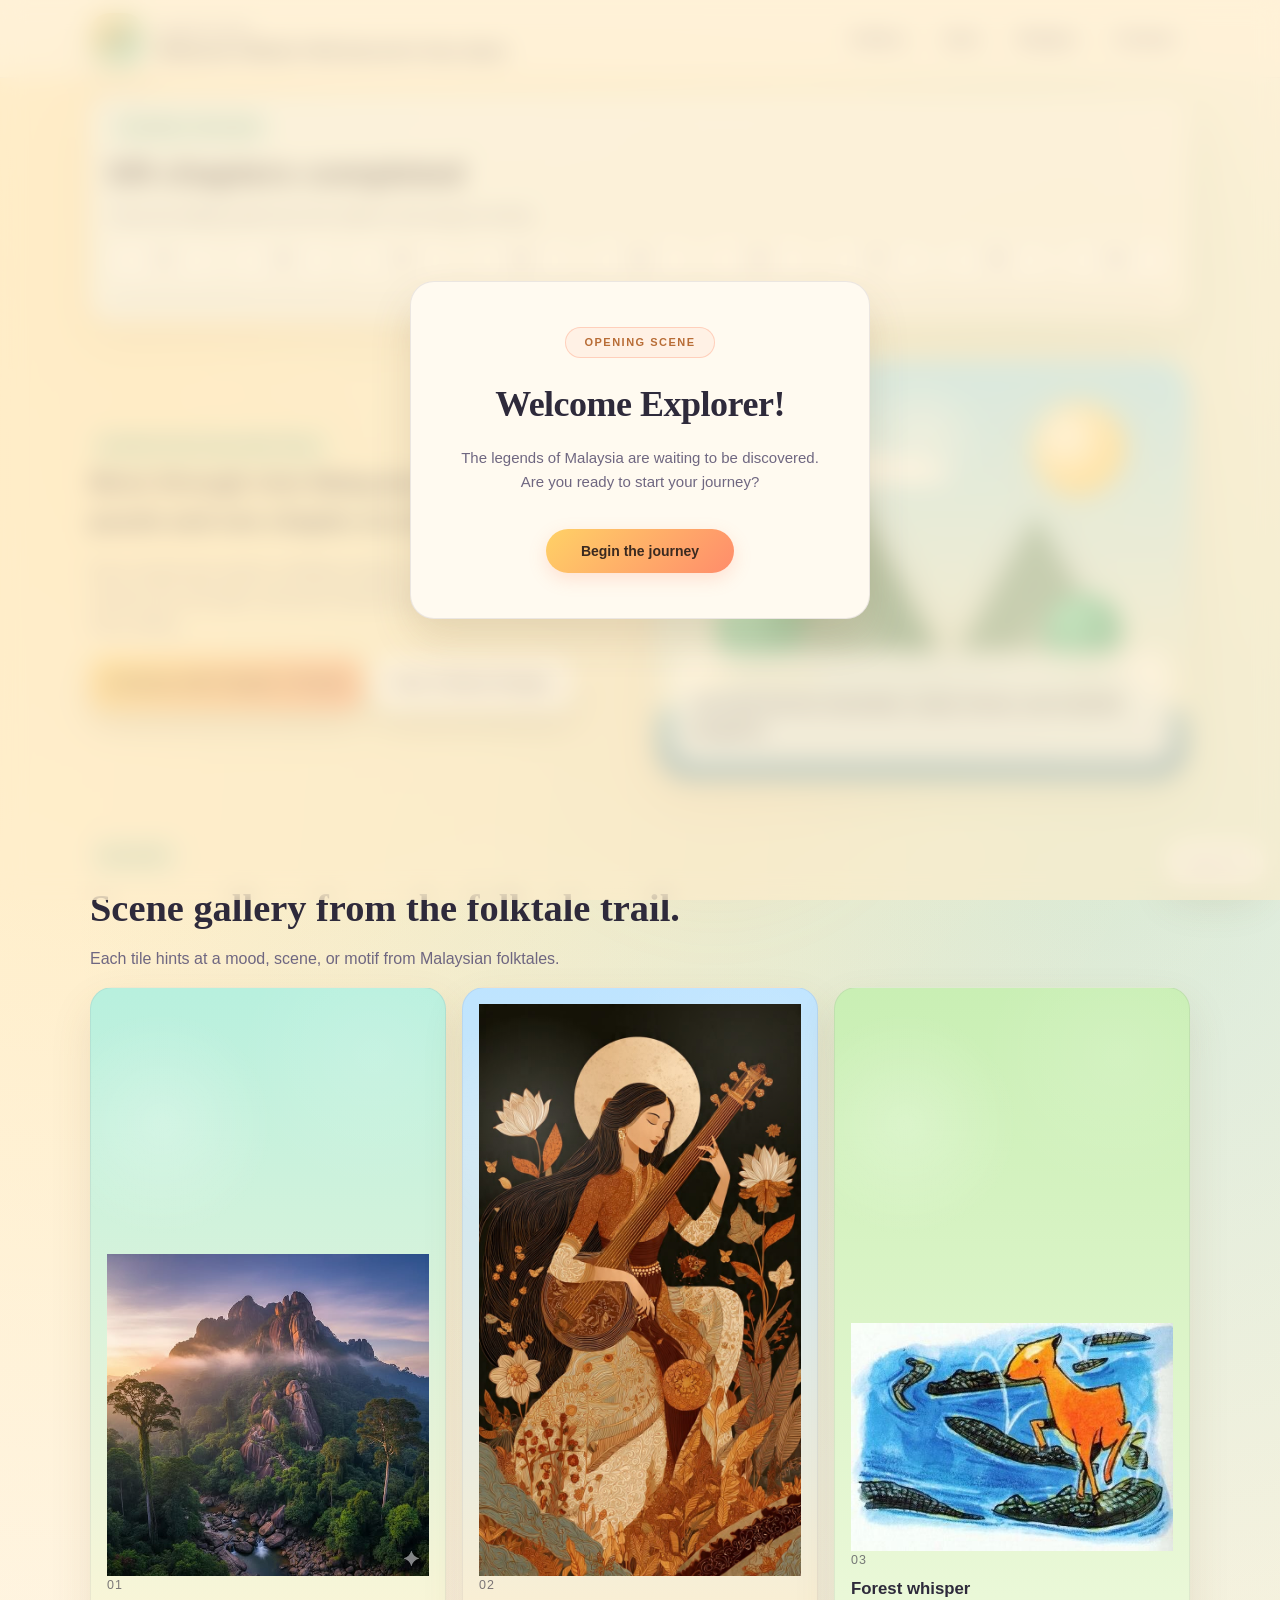
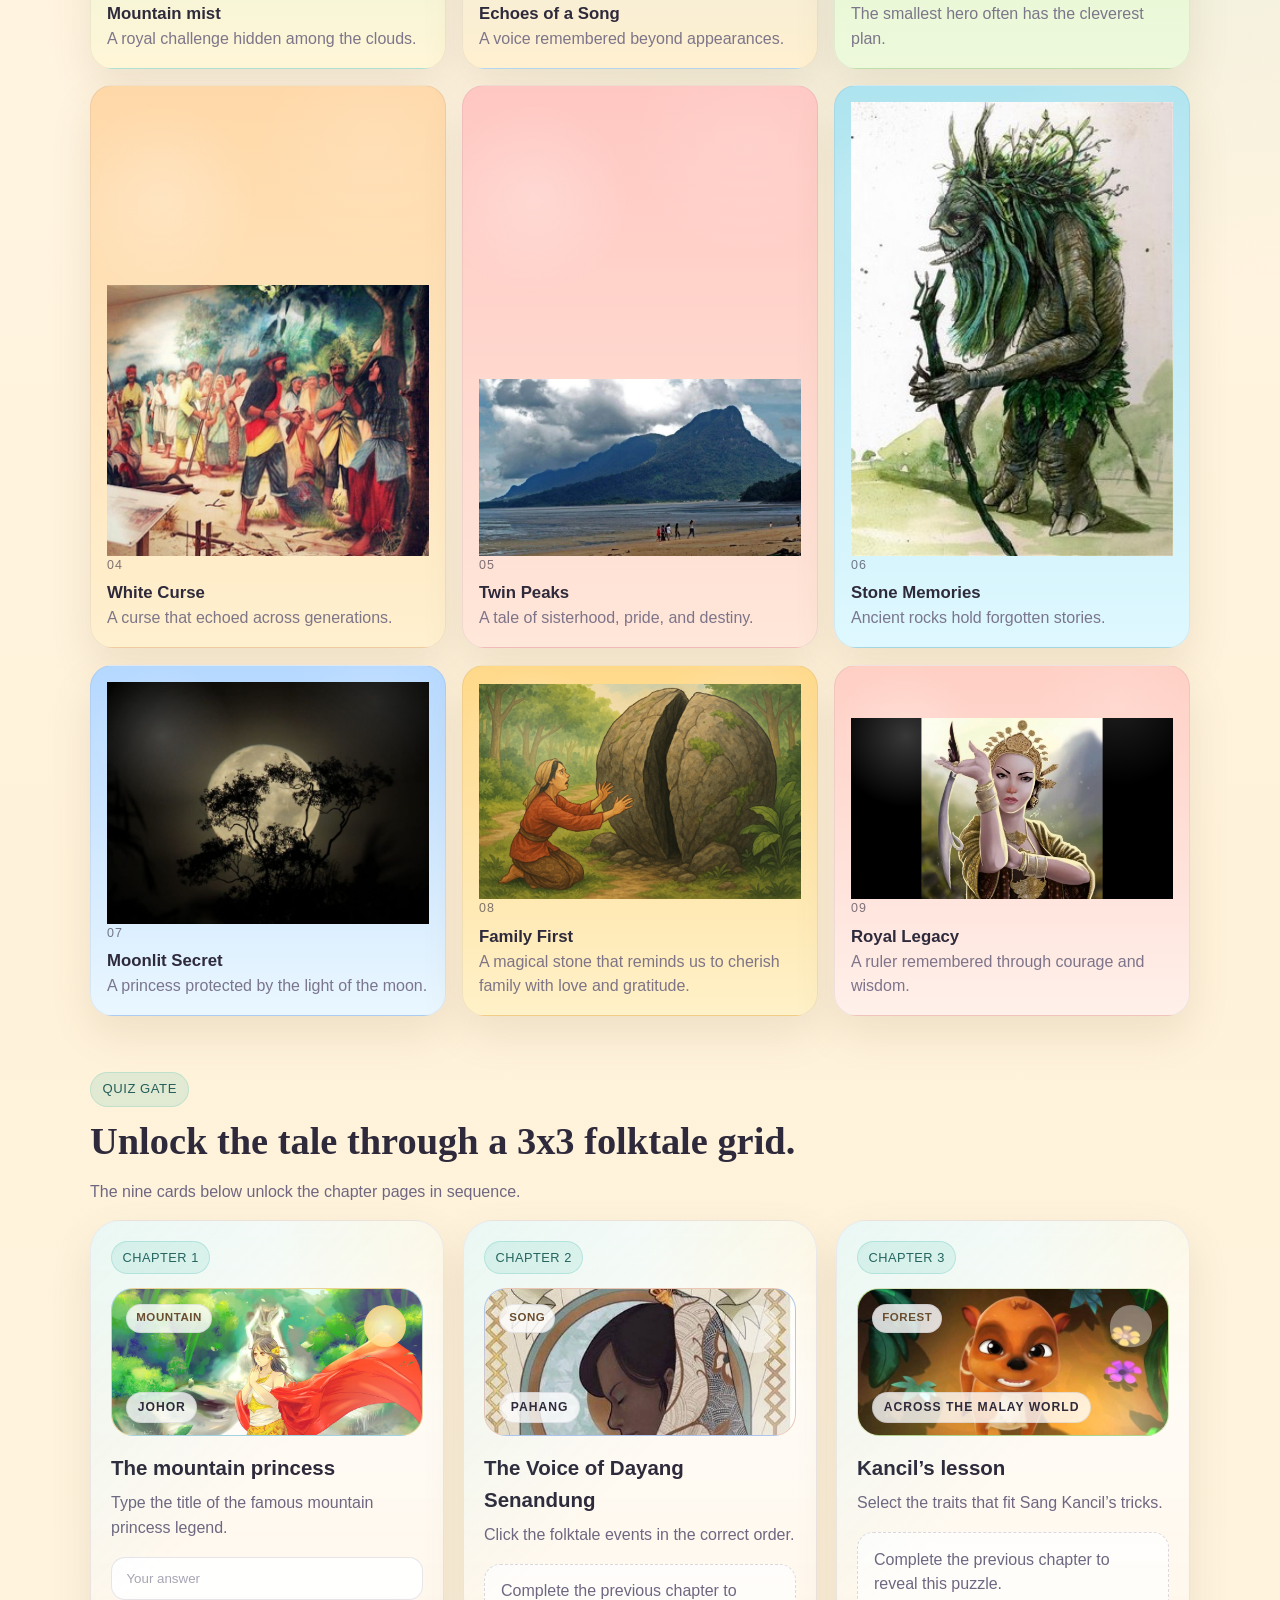
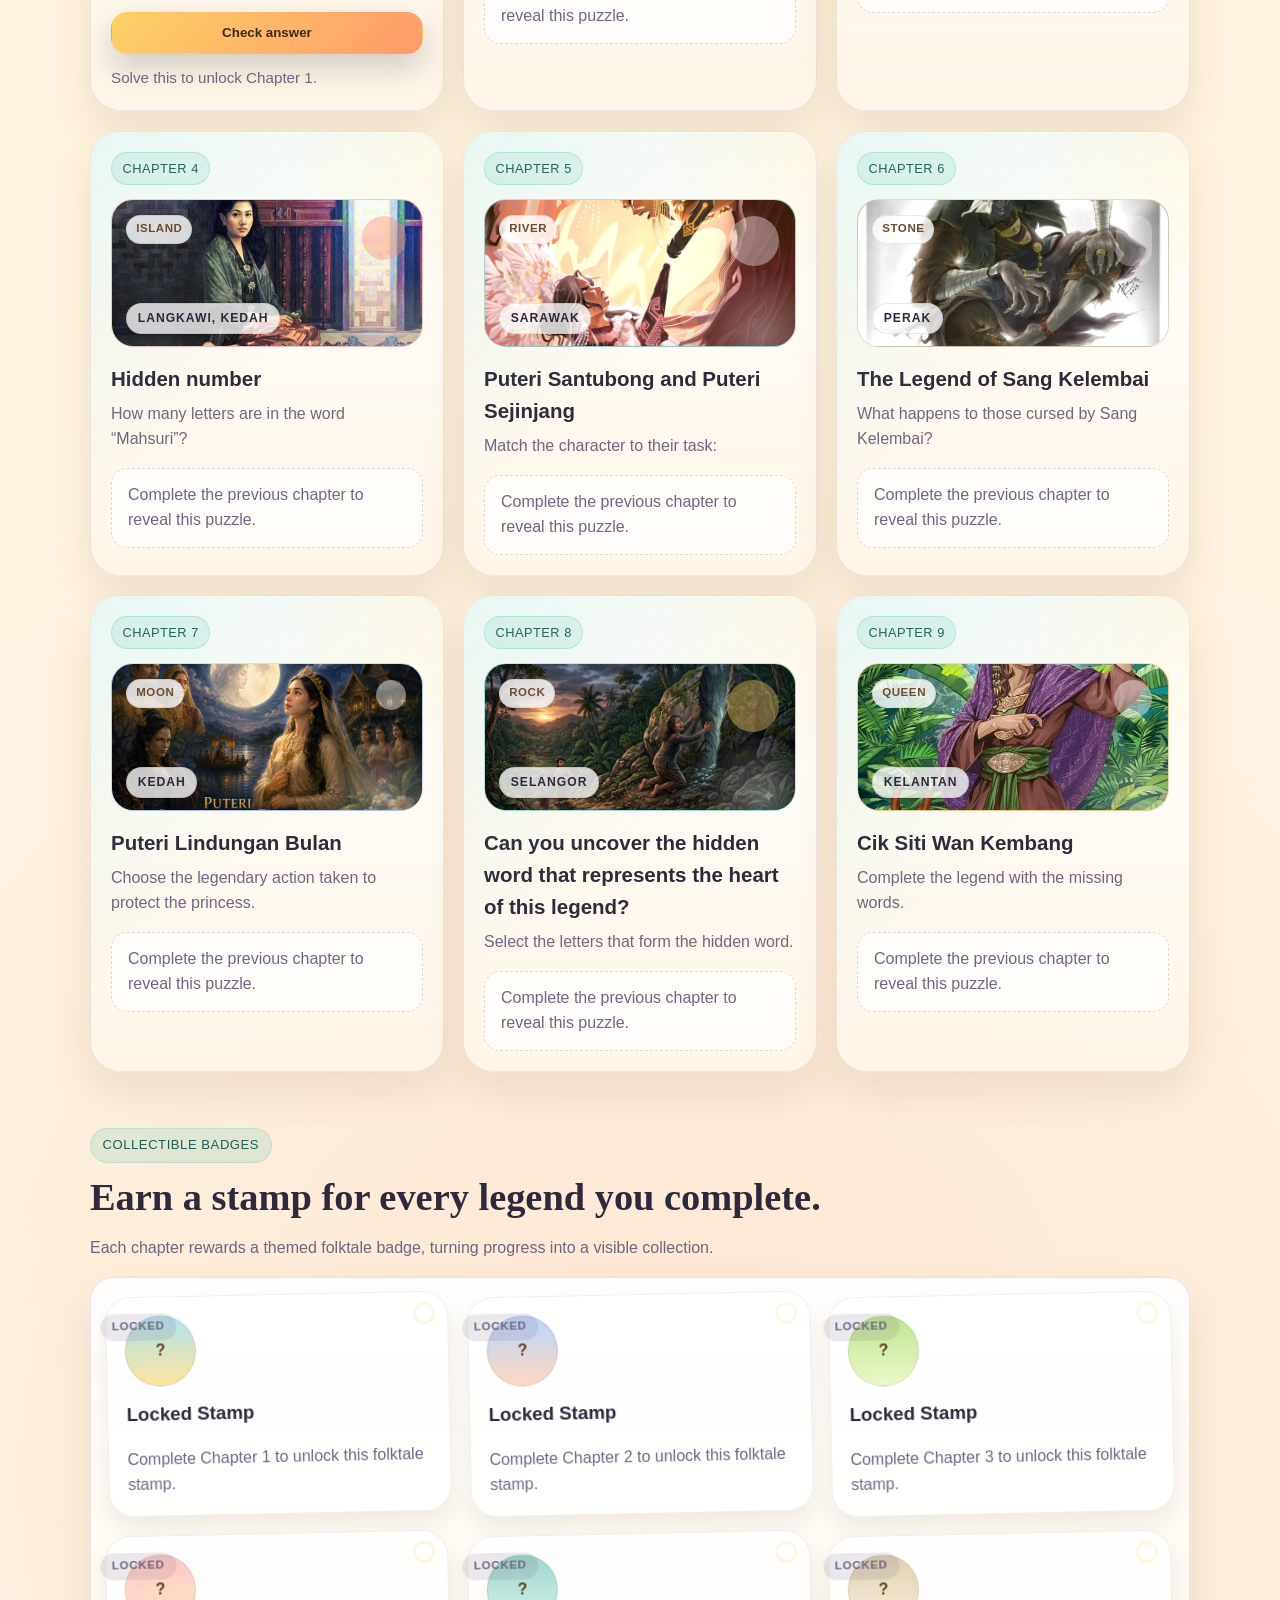
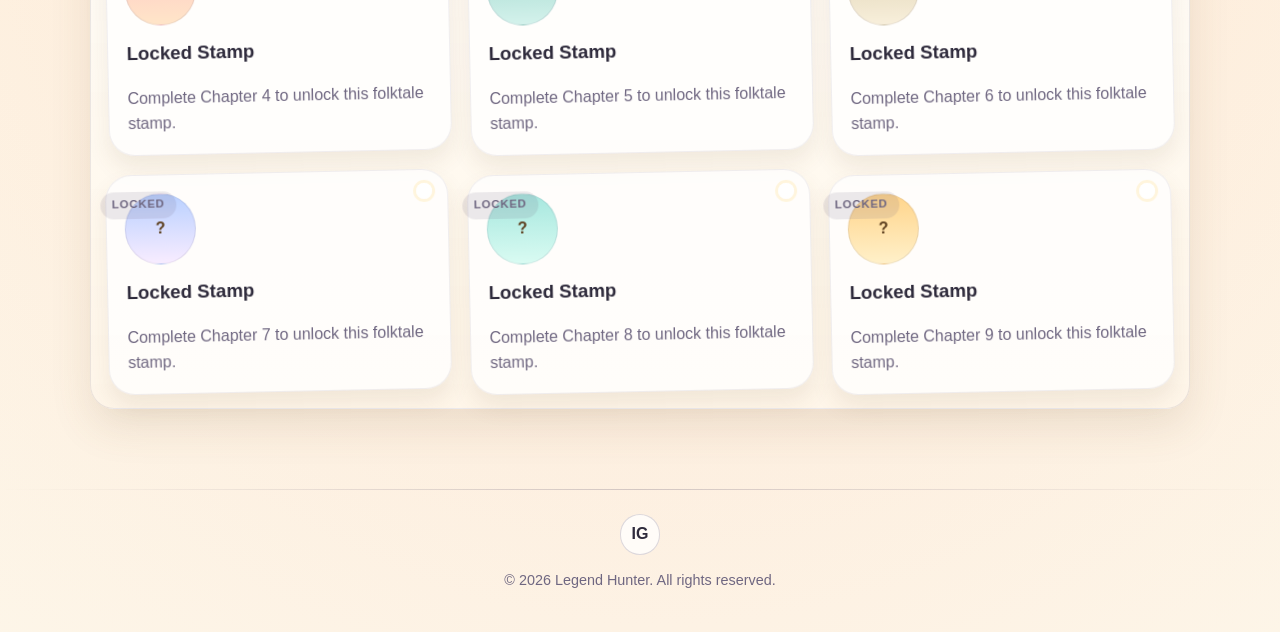
==== index.html @ fb3c7a97 "Add Legend Hunter site: pages, assets and script Add the initial Legend Hunter demo site including h" ====
<!doctype html>
<html lang="en">
  <head>
    <meta charset="UTF-8" />
    <meta name="viewport" content="width=device-width, initial-scale=1.0" />
    <title>Legend Hunter | Interactive Story Quest</title>
    <link rel="stylesheet" href="styles.css" />
    <script defer src="script.js"></script>
  </head>
  <body data-page="home">
    <div id="welcome-overlay" class="overlay" hidden>
      <div class="popup-card">
        <div class="header-pill">OPENING SCENE</div>
        <h1>Welcome Explorer!</h1>
        <p>The legends of Malaysia are waiting to be discovered. Are you ready to start your journey?</p>
        <button id="close-welcome" class="start-btn">Begin the journey</button>
      </div>
    </div>

    <header class="site-header">
      <div class="container header-bar">
        <div class="brand">
          <div class="brand-mark">LH</div>
          <div>
            <p>Legend Hunter</p>
            <h1>Malaysian Folktales With Interactive Story Quest</h1>
          </div>
        </div>

        <nav class="site-nav" aria-label="Page navigation">
          <a href="#gallery">Gallery</a>
		  <a href="#quiz">Quiz</a>
		  <a href="#badges">Badges</a>
          <a href="contact.html">Contact</a>
        </nav>
      </div>

      <div class="container">
        <div class="completion-banner" id="journey-complete" data-completion-banner hidden>
          <div class="badge">Journey complete</div>
          <h2>You completed the full demo journey.</h2>
          <p>
            All nine chapters are complete for this session. Close the tab or
            browser to start a new session.
          </p>
        </div>
      </div>
    </header>

      <div class="container" data-progress-anchor></div>

      <section class="container intro-section" id="journey">
        <div class="intro-copy">
          <div class="eyebrow">Interactive Folklore Trail</div>
          <h2>Move through nine Malaysian legends, one puzzle and one chapter at a time.</h2>
          <p>
            Each solved quiz opens a folktale chapter, each completed chapter unlocks the next gate, and each finished legend earns a collectible story stamp.
          </p>
          <div class="toolbar">
            <a class="btn btn-primary" data-continue-link href="story1.html">Continue Journey</a>
            <a class="btn btn-secondary" href="#badges">View Folktale Badges</a>
          </div>
        </div>
        <div class="intro-art">
          <div class="guide-mascot">
            <div class="guide-face"></div>
            <div class="guide-book"></div>
            <p>Legenda the Guide</p>
          </div>
          <div class="art-moon"></div>
          <div class="art-cloud art-cloud-a"></div>
          <div class="art-cloud art-cloud-b"></div>
          <div class="art-mountain art-mountain-a"></div>
          <div class="art-mountain art-mountain-b"></div>
          <div class="art-tree art-tree-a"></div>
          <div class="art-tree art-tree-b"></div>
          <div class="art-water"></div>
          <div class="art-title">
            <span>Legend Hunter</span>
            <strong>Journey across mountain, coast, forest, and moonlit kingdom.</strong>
          </div>
        </div>
      </section>
	  
	  	 <section class="container gallery-section" id="gallery">
        <div class="section-heading">
          <div class="eyebrow">Gallery</div>
          <h2>Scene gallery from the folktale trail.</h2>
          <p>Each tile hints at a mood, scene, or motif from Malaysian folktales.</p>
        </div>

        <div class="gallery-grid">
			<article class="gallery-card scene-1"><img src="img/puteri gunung ledang 1.jpeg" alt=""><span>01</span><strong>Mountain mist</strong><p>A royal challenge hidden among the clouds.</p></article>
          <article class="gallery-card scene-2"><img src="img/dayang senandung 1.jpeg" alt=""><span>02</span><strong>Echoes of a Song</strong><p>A voice remembered beyond appearances.</p></article>
          <article class="gallery-card scene-3"><img src="img/sang kancil 1.jpeg" alt=""><span>03</span><strong>Forest whisper</strong><p>The smallest hero often has the cleverest plan.</p></article>
          <article class="gallery-card scene-4"><img src="img/mahsuri 1.jpeg" alt=""><span>04</span><strong>White Curse</strong><p>A curse that echoed across generations.</p></article>
          <article class="gallery-card scene-5"><img src="img/puteri sejinjang dan puteri santubong 1.png" alt=""><span>05</span><strong>Twin Peaks</strong><p>A tale of sisterhood, pride, and destiny.</p></article>
          <article class="gallery-card scene-6"><img src="img/sang kelembai 1.jpg" alt=""><span>06</span><strong>Stone Memories</strong><p>Ancient rocks hold forgotten stories.</p></article>
          <article class="gallery-card scene-7"><img src="img/puteri lindungan bulan 1.jpeg" alt=""><span>07</span><strong>Moonlit Secret</strong><p>A princess protected by the light of the moon.</p></article>
          <article class="gallery-card scene-8"><img src="img/batu belah batu bertangkup 1.png" alt=""><span>08</span><strong>Family First</strong><p>A magical stone that reminds us to cherish family with love and gratitude.</p></article>
          <article class="gallery-card scene-9"><img src="img/cik siti wan kembang 1.jpg" alt=""><span>09</span><strong>Royal Legacy</strong><p>A ruler remembered through courage and wisdom.</p></article>
        </div>
      </section>


      <section class="container quiz-section" id="quiz">
        <div class="section-heading">
          <div class="eyebrow">Quiz gate</div>
          <h2>Unlock the tale through a 3x3 folktale grid.</h2>
          <p>
            The nine cards below unlock the chapter pages in sequence.
          </p>
        </div>

        <div class="quiz-grid">
          <article class="quiz-card locked" data-chapter-card data-chapter="1" data-puzzle="text" data-answer="Puteri Gunung Ledang">
            <div class="card-kicker">Chapter 1</div>
            <h3>The mountain princess</h3>
            <p class="muted">Type the title of the famous mountain princess legend.</p>
            <div class="locked-note" data-locked-note hidden>Complete the previous chapter to reveal this puzzle.</div>
            <div class="quiz" data-puzzle-content>
              <input data-answer-input type="text" placeholder="Your answer" />
              <button class="btn btn-primary" data-check>Check answer</button>
              <div class="status" data-status>Solve this to unlock Chapter 1.</div>
              <a class="btn btn-secondary unlock-link" data-unlock-link href="story1.html" hidden>Open Chapter 1</a>
            </div>
          </article>

			<article class="quiz-card locked" data-chapter-card data-chapter="2" data-puzzle="sequence" data-answer="The Prince falls in love with her beautiful voice|The King goes to war and the princess is banished|The truth is revealed and the curse is lifted">
  			<div class="card-kicker">Chapter 2</div>
  			<h3>The Voice of Dayang Senandung</h3>
  			<p class="muted">Click the folktale events in the correct order.</p>
  			<div class="locked-note" data-locked-note hidden>Complete the previous chapter to reveal this puzzle.</div>
  			<div class="quiz" data-puzzle-content>
  			  <div class="options">
   			   <button class="option" data-step="The King goes to war and the princess is banished">The King goes to war and the princess is banished</button>
   			   <button class="option" data-step="The Prince falls in love with her beautiful voice">The Prince falls in love with her beautiful voice</button>
    		  <button class="option" data-step="The truth is revealed and the curse is lifted">The truth is revealed and the curse is lifted</button>
   			 </div>
   			 <div class="status" data-status>Finish Chapter 1 first.</div>
   			 <div class="muted" data-progress></div>
  			 <a class="btn btn-secondary unlock-link" data-unlock-link href="story2.html" hidden>Open Chapter 2</a>
 			 </div>
			</article>

          <article class="quiz-card locked" data-chapter-card data-chapter="3" data-puzzle="multi" data-answer="Cleverness|Patience">
            <div class="card-kicker">Chapter 3</div>
            <h3>Kancil’s lesson</h3>
            <p class="muted">Select the traits that fit Sang Kancil’s tricks.</p>
            <div class="locked-note" data-locked-note hidden>Complete the previous chapter to reveal this puzzle.</div>
            <div class="quiz" data-puzzle-content>
              <label><input data-option-box type="checkbox" value="Cleverness" /> Cleverness</label>
              <label><input data-option-box type="checkbox" value="Patience" /> Patience</label>
              <label><input data-option-box type="checkbox" value="Loud shouting" /> Loud shouting</label>
              <button class="btn btn-primary" data-check>Check selection</button>
              <div class="status" data-status>Finish Chapter 2 first.</div>
              <a class="btn btn-secondary unlock-link" data-unlock-link href="story3.html" hidden>Open Chapter 3</a>
            </div>
          </article>

          <article class="quiz-card locked" data-chapter-card data-chapter="4" data-puzzle="code" data-answer="7">
            <div class="card-kicker">Chapter 4</div>
            <h3>Hidden number</h3>
            <p class="muted">How many letters are in the word “Mahsuri”?</p>
            <div class="locked-note" data-locked-note hidden>Complete the previous chapter to reveal this puzzle.</div>
            <div class="quiz" data-puzzle-content>
              <input data-answer-input type="number" min="1" max="20" placeholder="Enter number" />
              <button class="btn btn-primary" data-check>Check code</button>
              <div class="status" data-status>Finish Chapter 3 first.</div>
              <a class="btn btn-secondary unlock-link" data-unlock-link href="story4.html" hidden>Open Chapter 4</a>
            </div>
          </article>

			<article class="quiz-card locked" data-chapter-card data-chapter="5" data-puzzle="match">
			  <div class="card-kicker">Chapter 5</div>
			  <h3>Puteri Santubong and Puteri Sejinjang</h3>
			  <p class="muted">Match the character to their task:</p>
			  <div class="locked-note" data-locked-note hidden>Complete the previous chapter to reveal this puzzle.</div>
			  <div class="quiz" data-puzzle-content>
				<div class="match-item">
				  <span>Puteri Santubong:</span>
				  <select class="match-select" data-ans="pounding-paddy">
					<option value="">--Select--</option>
					<option value="pounding-paddy">Pounding paddy</option>
					<option value="weaving-cloth">Weaving cloth</option>
				  </select>
				</div>
				<div class="match-item">
				  <span>Puteri Sejinjang:</span>
				  <select class="match-select" data-ans="weaving-cloth">
					<option value="">--Select--</option>
					<option value="pounding-paddy">Pounding paddy</option>
					<option value="weaving-cloth">Weaving cloth</option>
				  </select>
				</div>
				<button class="btn btn-primary" data-check>Check answer</button>
				<div class="status" data-status>Finish Chapter 4 first.</div>
				<a class="btn btn-secondary unlock-link" data-unlock-link href="story5.html" hidden>Open Chapter 5</a>
			  </div>
			</article>
			
			<article class="quiz-card locked" data-chapter-card data-chapter="6" data-puzzle="mcq" data-answer="Turned into stone">
			  <div class="card-kicker">Chapter 6</div>
			  <h3>The Legend of Sang Kelembai</h3>
			  <p class="muted">What happens to those cursed by Sang Kelembai?</p>
				<div class="locked-note" data-locked-note hidden>Complete the previous chapter to reveal this puzzle.</div>
			  <div class="quiz" data-puzzle-content>
				<div class="mcq-options">
				  <label><input type="radio" name="q6" value="Turned into gold"> Turned into gold</label><br>
				  <label><input type="radio" name="q6" value="Turned into stone"> Turned into stone</label><br>
				  <label><input type="radio" name="q6" value="Turned into wood"> Turned into wood</label>
				</div>
				<button class="btn btn-primary" data-check>Check answer</button>
				<div class="status" data-status>Finish Chapter 5 first.</div>
				<a class="btn btn-secondary unlock-link" data-unlock-link href="story6.html" hidden>Open Chapter 6</a>
			  </div>
			</article>

			<article class="quiz-card locked" data-chapter-card data-chapter="7" data-puzzle="scenario" data-answer="Hide her in the glow of the moon">
			  <div class="card-kicker">Chapter 7</div>
			  <h3>Puteri Lindungan Bulan</h3>
			  <p class="muted">Choose the legendary action taken to protect the princess.</p>
			  <div class="locked-note" data-locked-note hidden>Complete the previous chapter to reveal this puzzle.</div>
			  <div class="quiz" data-puzzle-content>
				<div class="mcq-options">
				  <label><input type="radio" name="q7" value="Hide her in the deepest dungeon" /> Hide her in the deepest dungeon.</label><br>
				  <label><input type="radio" name="q7" value="Hide her in the glow of the moon" /> Hide her in the glow of the moon.</label><br>
				  <label><input type="radio" name="q7" value="Send her away to a foreign land" /> Send her away to a foreign land.</label>
				</div>
				<button class="btn btn-primary" data-check>Check answer</button>
				<div class="status" data-status>Finish Chapter 6 first.</div>
				<a class="btn btn-secondary unlock-link" data-unlock-link href="story7.html" hidden>Open Chapter 7</a>
			  </div>
			</article>

			<article class="quiz-card locked" data-chapter-card data-chapter="8" data-puzzle="wordsearch" data-answer="BATU">
			  <div class="card-kicker">Chapter 8</div>
			  <h3>Can you uncover the hidden word that represents the heart of this legend?</h3>
			  <p class="muted">Select the letters that form the hidden word.</p>
			  <div class="locked-note" data-locked-note hidden>Complete the previous chapter to reveal this puzzle.</div>
			  <div class="quiz" data-puzzle-content>
				<div class="word-grid">
				  <button class="word-btn" type="button" data-val="B">B</button>
				  <button class="word-btn" type="button" data-val="A">A</button>
				  <button class="word-btn" type="button" data-val="T">T</button>
				  <button class="word-btn" type="button" data-val="U">U</button>
				  <button class="word-btn" type="button" data-val="N">N</button>
				  <button class="word-btn" type="button" data-val="G">G</button>
				  <button class="word-btn" type="button" data-val="R">R</button>
				  <button class="word-btn" type="button" data-val="L">L</button>
				  <button class="word-btn" type="button" data-val="E">E</button>
				</div>
				<p class="muted">Word: <span data-word></span></p>
				<button class="btn btn-primary" data-check>Check answer</button>
				<div class="status" data-status>Finish Chapter 7 first.</div>
				<a class="btn btn-secondary unlock-link" data-unlock-link href="story8.html" hidden>Open Chapter 8</a>
			  </div>
			</article>

			<article class="quiz-card locked" data-chapter-card data-chapter="9" data-puzzle="fill-blank" data-answer="kijang|kelantan">
			  <div class="card-kicker">Chapter 9</div>
			  <h3>Cik Siti Wan Kembang</h3>
			  <p class="muted">Complete the legend with the missing words.</p>
			  <div class="locked-note" data-locked-note hidden>Complete the previous chapter to reveal this puzzle.</div>
			  <div class="quiz" data-puzzle-content>
				<p class="story-text">
				  Cik Siti Wan Kembang was a legendary queen known for her wisdom. She was famously accompanied by a
				  <input type="text" data-blank="1" placeholder="?" />
				  that served as a symbol of loyalty and the emblem of the state of
				  <input type="text" data-blank="2" placeholder="?" />.
				</p>
				<button class="btn btn-primary" data-check>Check answer</button>
				<div class="status" data-status>Finish Chapter 8 first.</div>
				<a class="btn btn-secondary unlock-link" data-unlock-link href="story9.html" hidden>Open Chapter 9</a>
			  </div>
			</article>
			</div>
		  </section>
	  
      <section class="container badges-section" id="badges">
        <div class="section-heading">
          <div class="eyebrow">Collectible Badges</div>
          <h2>Earn a stamp for every legend you complete.</h2>
          <p>Each chapter rewards a themed folktale badge, turning progress into a visible collection.</p>
        </div>

        <div class="badge-grid" data-badge-grid></div>
      </section>

      <footer class="contact-section" id="contact">
          <div class="footer-divider"></div>
          <div class="footer-bottom">
            <div class="social-row" aria-label="Social links">
              <a href="#" aria-label="Instagram">ig</a>
            </div>

            <p class="footer-copy">
              © 2026 Legend Hunter. All rights reserved.
            </p>
		  </div>
      </footer>
  </body>
</html>
---- styles.css ----
* {
  box-sizing: border-box;
}

[hidden] {
  display: none !important;
}

:root {
  --bg: #fff7e8;
  --panel: rgba(255, 255, 255, 0.9);
  --panel-2: rgba(255, 247, 232, 0.96);
  --text: #2e2a3b;
  --muted: #6f6781;
  --accent: #2fb6a3;
  --accent-2: #ffd166;
  --success: #7bc96f;
  --danger: #ea6d6d;
  --border: rgba(64, 54, 88, 0.12);
  --shadow: 0 18px 42px rgba(114, 90, 48, 0.12);
  --display-font: "Georgia", "Times New Roman", serif;
  --body-font: "Trebuchet MS", "Gill Sans", "Segoe UI", sans-serif;
}

html, body {
  margin: 0;
  padding: 0;
  min-height: 100%;
  font-family: var(--body-font);
  background:
    radial-gradient(circle at 12% 8%, rgba(255, 209, 102, 0.34), transparent 24%),
    radial-gradient(circle at 86% 16%, rgba(47, 182, 163, 0.18), transparent 22%),
    radial-gradient(circle at 52% 86%, rgba(255, 140, 107, 0.14), transparent 24%),
    linear-gradient(180deg, #fff9ee 0%, #fff2da 46%, #fdf7ea 100%);
  color: var(--text);
}

body {
  line-height: 1.55;
  position: relative;
  isolation: isolate;
}

.hidden {
  display: none !important;
}

body::before {
  content: "";
  position: fixed;
  inset: 0;
  pointer-events: none;
  background:
    linear-gradient(rgba(255, 255, 255, 0.32) 1px, transparent 1px),
    linear-gradient(90deg, rgba(255, 255, 255, 0.32) 1px, transparent 1px);
  background-size: 44px 44px;
  mask-image: radial-gradient(circle at center, black 28%, transparent 82%);
  opacity: 0.16;
  z-index: -2;
}

body::after {
  content: "";
  position: fixed;
  inset: -10%;
  pointer-events: none;
  background:
    radial-gradient(circle at 15% 20%, rgba(255, 209, 102, 0.12), transparent 18%),
    radial-gradient(circle at 75% 30%, rgba(47, 182, 163, 0.12), transparent 18%),
    radial-gradient(circle at 55% 75%, rgba(255, 140, 107, 0.1), transparent 20%);
  filter: blur(24px);
  z-index: -1;
}

a {
  color: inherit;
  text-decoration: none;
}

.container {
  width: min(1100px, calc(100% - 2rem));
  margin: 0 auto;
}

.completion-banner {
  grid-column: 1 / -1;
  margin-top: 0.75rem;
  padding: 1.15rem 1.2rem;
  border-radius: 22px;
  border: 1px solid rgba(123, 201, 111, 0.28);
  background:
    linear-gradient(135deg, rgba(123, 201, 111, 0.16), rgba(255, 209, 102, 0.12)),
    rgba(255, 255, 255, 0.82);
  box-shadow: var(--shadow);
  backdrop-filter: blur(16px);
}

.completion-banner h2 {
  margin: 0.55rem 0 0.35rem;
  font-size: clamp(1.35rem, 3vw, 2rem);
}

.completion-banner p {
  margin-bottom: 0;
  color: var(--muted);
}

.badge {
  display: inline-flex;
  align-items: center;
  gap: 0.5rem;
  width: fit-content;
  padding: 0.45rem 0.8rem;
  border: 1px solid var(--border);
  border-radius: 999px;
  background: linear-gradient(135deg, rgba(47, 182, 163, 0.14), rgba(255, 209, 102, 0.16));
  color: #245e5a;
  font-size: 0.92rem;
  letter-spacing: 0.02em;
  box-shadow: 0 10px 30px rgba(0, 0, 0, 0.2);
}

h1, h2, h3, p {
  margin-top: 0;
}

h1 {
  font-family: var(--display-font);
  font-size: clamp(2.2rem, 5vw, 4.2rem);
  line-height: 1.05;
  margin-bottom: 0.8rem;
  letter-spacing: -0.04em;
}

.lead {
  max-width: 760px;
  color: var(--muted);
  font-size: 1.08rem;
}

.toolbar {
  display: flex;
  flex-wrap: wrap;
  gap: 0.75rem;
  margin-top: 1.25rem;
}

.btn {
  display: inline-flex;
  align-items: center;
  justify-content: center;
  gap: 0.5rem;
  border: 1px solid transparent;
  padding: 0.8rem 1rem;
  border-radius: 16px;
  font-weight: 700;
  cursor: pointer;
  transition: transform 0.16s ease, background 0.16s ease, border-color 0.16s ease, box-shadow 0.16s ease;
  box-shadow: 0 14px 30px rgba(0, 0, 0, 0.18);
}

.btn:hover {
  transform: translateY(-2px);
}

.btn-primary {
  background: linear-gradient(135deg, #ffd166 0%, #ff9b6a 100%);
  color: #3b2a20;
}

.btn-secondary {
  background: rgba(255, 255, 255, 0.86);
  color: var(--text);
  border-color: var(--border);
}

.muted {
  color: var(--muted);
}

.quiz {
  display: grid;
  gap: 0.75rem;
  margin-top: 1rem;
}

.locked-note {
  margin-top: 1rem;
  padding: 0.9rem 1rem;
  border-radius: 16px;
  border: 1px dashed rgba(64, 54, 88, 0.18);
  background: rgba(255, 255, 255, 0.72);
  color: var(--muted);
}

.options {
  display: grid;
  gap: 0.55rem;
}

.option {
  width: 100%;
  text-align: left;
  border: 1px solid var(--border);
  background: rgba(255, 255, 255, 0.84);
  color: var(--text);
  padding: 0.75rem 0.9rem;
  border-radius: 14px;
  cursor: pointer;
}

.option:hover {
  border-color: rgba(47, 182, 163, 0.45);
}

.option.correct {
  border-color: rgba(61, 220, 151, 0.7);
  background: rgba(61, 220, 151, 0.12);
}

.option.wrong {
  border-color: rgba(255, 107, 107, 0.65);
  background: rgba(255, 107, 107, 0.11);
}

input[type="text"],
input[type="number"] {
  width: 100%;
  border: 1px solid var(--border);
  border-radius: 14px;
  background: rgba(255, 255, 255, 0.9);
  color: var(--text);
  padding: 0.8rem 0.9rem;
  outline: none;
}

input[type="text"]::placeholder,
input[type="number"]::placeholder {
  color: rgba(111, 103, 129, 0.6);
}

label {
  display: flex;
  align-items: center;
  gap: 0.55rem;
  color: var(--muted);
}

.status {
  min-height: 1.5rem;
  font-size: 0.95rem;
  color: var(--muted);
}

.status.success {
  color: var(--success);
}

.status.error {
  color: var(--danger);
}

.locked {
  opacity: 0.78;
}

.locked [data-puzzle-content] {
  display: none;
}

.locked [data-locked-note] {
  display: block;
}

.locked .unlock-link {
  display: none;
}

.unlock-link {
  display: inline-flex;
  margin-top: 0.25rem;
}

.story {
  padding: 2rem 0 4rem;
}

.story h1,
.story h2,
.story h3,
.completion-banner h2,
.section-heading h2,
.popup-card h1 {
  font-family: var(--display-font);
}

.story-shell {
  background: linear-gradient(180deg, rgba(255, 255, 255, 0.94), rgba(255, 247, 233, 0.98));
  border: 1px solid rgba(64, 54, 88, 0.1);
  border-radius: 32px;
  padding: 1.6rem;
  box-shadow: var(--shadow);
  backdrop-filter: blur(18px);
}

.story-gate {
  background: linear-gradient(180deg, rgba(255, 255, 255, 0.94), rgba(255, 247, 233, 0.98));
  border: 1px solid rgba(64, 54, 88, 0.1);
  border-radius: 32px;
  padding: 1.6rem;
  box-shadow: var(--shadow);
  backdrop-filter: blur(18px);
}

.story-hero {
  display: grid;
  gap: 0.8rem;
  margin-bottom: 1.25rem;
}

.story-meta {
  display: flex;
  flex-wrap: wrap;
  gap: 0.6rem;
}

.pill {
  display: inline-flex;
  padding: 0.45rem 0.75rem;
  border-radius: 999px;
  background: rgba(255, 255, 255, 0.84);
  border: 1px solid var(--border);
  color: var(--muted);
  font-size: 0.92rem;
}

.story-grid {
  display: grid;
  grid-template-columns: 1.2fr 0.8fr;
  gap: 1rem;
}

.story-box {
  background: rgba(255, 255, 255, 0.84);
  border: 1px solid var(--border);
  border-radius: 26px;
  padding: 1rem;
}

.story-box ul {
  margin: 0.75rem 0 0;
  padding-left: 1.2rem;
  color: var(--muted);
}

.story-box li + li {
  margin-top: 0.45rem;
}

.mini-nav {
  display: flex;
  flex-wrap: wrap;
  gap: 0.75rem;
  margin-top: 1.25rem;
}

.nav-note {
  margin-top: 0.8rem;
  color: var(--muted);
}

.footer-note {
  padding: 0 0 2rem;
  color: var(--muted);
  font-size: 0.92rem;
}

.site-header {
  position: sticky;
  top: 0;
  z-index: 20;
  padding: 0.8rem 0 0.65rem;
  background: linear-gradient(180deg, rgba(255, 248, 235, 0.96), rgba(255, 248, 235, 0.74));
  backdrop-filter: blur(18px);
  border-bottom: 1px solid rgba(64, 54, 88, 0.08);
}

.header-bar {
  display: flex;
  align-items: center;
  justify-content: space-between;
  gap: 1.4rem;
}

.brand {
  display: flex;
  align-items: center;
  gap: 0.8rem;
}

.brand p {
  margin: 0;
  color: var(--muted);
  font-size: 0.9rem;
}

.brand h1 {
  margin: 0.1rem 0 0;
  font-size: 1.08rem;
  letter-spacing: -0.02em;
  max-width: 24rem;
  line-height: 1.08;
}

.brand-mark {
  display: grid;
  place-items: center;
  width: 3.35rem;
  height: 3.35rem;
  border-radius: 20px;
  background: linear-gradient(135deg, #ffcf7d, #7ed8cf);
  color: #3f2d2a;
  font-weight: 800;
  box-shadow: var(--shadow);
}

.site-nav {
  display: flex;
  align-items: center;
  flex-wrap: wrap;
  gap: 0.6rem;
}

.site-nav a {
  padding: 0.6rem 0.86rem;
  border-radius: 999px;
  border: 1px solid transparent;
  color: var(--muted);
  font-weight: 700;
}

.site-nav a:hover {
  color: var(--text);
  border-color: var(--border);
  background: rgba(255, 255, 255, 0.7);
}

.intro-section {
  display: grid;
  grid-template-columns: 1fr 1fr;
  gap: 1.8rem;
  align-items: center;
  padding: 2.4rem 0 2.2rem;
}

.eyebrow {
  display: inline-flex;
  width: fit-content;
  padding: 0.38rem 0.72rem;
  border-radius: 999px;
  color: #245e5a;
  background: rgba(47, 182, 163, 0.14);
  border: 1px solid rgba(47, 182, 163, 0.18);
  font-size: 0.82rem;
  letter-spacing: 0.04em;
  text-transform: uppercase;
}

.intro-copy p {
  max-width: 60ch;
  color: var(--muted);
  font-size: 1.06rem;
}

.intro-art {
  position: relative;
  min-height: 420px;
  border-radius: 34px;
  overflow: hidden;
  border: 1px solid rgba(64, 54, 88, 0.1);
  background:
    radial-gradient(circle at 50% 18%, rgba(255, 255, 255, 0.5), transparent 14%),
    radial-gradient(circle at 50% 100%, rgba(123, 201, 111, 0.2), transparent 34%),
    linear-gradient(180deg, rgba(153, 225, 255, 0.95), rgba(255, 240, 204, 0.95));
  box-shadow: var(--shadow);
}

.intro-art::before,
.intro-art::after {
  content: "";
  position: absolute;
  inset: auto;
  pointer-events: none;
}

.guide-mascot {
  position: absolute;
  top: 1.1rem;
  left: 1.1rem;
  z-index: 2;
  width: 120px;
  padding: 0.85rem 0.75rem 0.7rem;
  border-radius: 24px;
  background: rgba(255, 255, 255, 0.72);
  border: 1px solid rgba(64, 54, 88, 0.1);
  box-shadow: var(--shadow);
  text-align: center;
}

.guide-mascot p {
  margin: 0.55rem 0 0;
  font-size: 0.78rem;
  font-weight: 700;
  color: #70544d;
}

.guide-face {
  position: relative;
  width: 52px;
  height: 52px;
  margin: 0 auto;
  border-radius: 50%;
  background: linear-gradient(180deg, #ffd9ba, #ffc69b);
}

.guide-face::before,
.guide-face::after {
  content: "";
  position: absolute;
  top: 22px;
  width: 7px;
  height: 7px;
  border-radius: 50%;
  background: #3b2a20;
}

.guide-face::before {
  left: 14px;
}

.guide-face::after {
  right: 14px;
}

.guide-book {
  position: relative;
  width: 54px;
  height: 32px;
  margin: 0.5rem auto 0;
  border-radius: 10px;
  background: linear-gradient(135deg, #ffd166, #ff9b6a);
  box-shadow: 8px 0 0 rgba(47, 182, 163, 0.88);
}

.guide-book::before {
  content: "";
  position: absolute;
  inset: 5px 8px;
  border-radius: 6px;
  border: 1px solid rgba(255, 255, 255, 0.55);
}

.art-moon {
  position: absolute;
  top: 10%;
  right: 12%;
  width: 92px;
  height: 92px;
  border-radius: 50%;
  background: radial-gradient(circle at 35% 35%, #fffdf2, #ffd166 65%, rgba(255, 209, 102, 0.2) 100%);
  box-shadow: 0 0 45px rgba(255, 209, 102, 0.35);
}

.art-cloud {
  position: absolute;
  height: 22px;
  border-radius: 999px;
  background: rgba(255, 255, 255, 0.78);
  filter: blur(1px);
}

.art-cloud::before,
.art-cloud::after {
  content: "";
  position: absolute;
  border-radius: 50%;
  background: inherit;
}

.art-cloud-a {
  top: 15%;
  left: 12%;
  width: 140px;
}

.art-cloud-a::before { width: 44px; height: 44px; top: -14px; left: 20px; }
.art-cloud-a::after { width: 34px; height: 34px; top: -8px; left: 64px; }

.art-cloud-b {
  top: 24%;
  left: 34%;
  width: 110px;
}

.art-cloud-b::before { width: 36px; height: 36px; top: -12px; left: 16px; }
.art-cloud-b::after { width: 28px; height: 28px; top: -7px; left: 56px; }

.art-water {
  position: absolute;
  left: -10%;
  right: -10%;
  bottom: -4%;
  height: 34%;
  background:
    radial-gradient(circle at 18% 20%, rgba(90, 200, 250, 0.34), transparent 18%),
    radial-gradient(circle at 75% 30%, rgba(114, 224, 180, 0.26), transparent 16%),
    linear-gradient(180deg, rgba(67, 164, 194, 0.34), rgba(45, 118, 161, 0.84));
  border-top-left-radius: 48% 100%;
  border-top-right-radius: 48% 100%;
}

.art-water::before,
.art-water::after {
  content: "";
  position: absolute;
  inset: auto;
  left: 10%;
  right: 10%;
  height: 2px;
  background: rgba(255, 255, 255, 0.18);
  border-radius: 999px;
}

.art-water::before { top: 22%; opacity: 0.6; }
.art-water::after { top: 38%; opacity: 0.35; }

.art-mountain {
  position: absolute;
  bottom: 20%;
  width: 0;
  height: 0;
  border-left: 120px solid transparent;
  border-right: 120px solid transparent;
  border-bottom: 220px solid rgba(77, 132, 101, 0.92);
  filter: drop-shadow(0 12px 20px rgba(0, 0, 0, 0.35));
}

.art-mountain::after {
  content: "";
  position: absolute;
  left: -80px;
  bottom: -220px;
  width: 160px;
  height: 120px;
  background: linear-gradient(180deg, rgba(255, 255, 255, 0.28), rgba(255, 255, 255, 0.03));
  clip-path: polygon(50% 0, 100% 100%, 0 100%);
}

.art-mountain-a { left: 12%; transform: scale(1.05); }
.art-mountain-b { right: 10%; border-bottom-width: 180px; border-left-width: 100px; border-right-width: 100px; opacity: 0.8; }

.art-tree {
  position: absolute;
  bottom: 14%;
  width: 18px;
  height: 78px;
  background: linear-gradient(180deg, #7c5e3b, #3f2d1c);
  border-radius: 999px;
}

.art-tree::before {
  content: "";
  position: absolute;
  left: 50%;
  bottom: 48px;
  transform: translateX(-50%);
  width: 88px;
  height: 88px;
  border-radius: 50%;
  background:
    radial-gradient(circle at 30% 30%, rgba(114, 224, 180, 0.95), rgba(42, 160, 112, 0.9) 55%, rgba(42, 160, 112, 0.18) 100%);
}

.art-tree-a { left: 18%; }
.art-tree-b { right: 18%; transform: scale(0.9); }

.art-title {
  position: absolute;
  left: 1.2rem;
  right: 1.2rem;
  bottom: 1.1rem;
  padding: 1rem;
  border-radius: 20px;
  background: rgba(255, 255, 255, 0.76);
  border: 1px solid rgba(64, 54, 88, 0.1);
  backdrop-filter: blur(10px);
}

.art-title span {
  display: block;
  color: var(--accent-2);
  font-size: 0.82rem;
  text-transform: uppercase;
  letter-spacing: 0.08em;
  margin-bottom: 0.15rem;
}

.art-title strong {
  font-size: 1.08rem;
}

.quiz-section,
.gallery-section {
  padding: 1.5rem 0 2rem;
}

.section-heading {
  margin-bottom: 1rem;
}

.section-heading h2 {
  font-size: clamp(1.5rem, 3vw, 2.6rem);
  margin: 0.35rem 0 0.5rem;
}

.section-heading p {
  margin-bottom: 0;
  color: var(--muted);
}

.quiz-grid {
  display: grid;
  grid-template-columns: repeat(3, minmax(0, 1fr));
  gap: 1.2rem;
}

.quiz-card {
  position: relative;
  overflow: hidden;
  padding: 1.25rem;
  border-radius: 30px;
  border: 1px solid rgba(64, 54, 88, 0.1);
  background: linear-gradient(180deg, rgba(255, 255, 255, 0.92), rgba(255, 245, 232, 0.98));
  box-shadow: var(--shadow);
  backdrop-filter: blur(18px);
  min-height: 25rem;
  animation: floatIn 0.55s ease both;
  animation-delay: calc(var(--stagger-order, 1) * 70ms);
}

.quiz-card.newly-unlocked {
  animation: unlockPulse 1s ease;
}

.quiz-card.just-solved {
  animation: solveFlash 0.8s ease;
}

.chapter-thumb {
  position: relative;
  min-height: 148px;
  margin-bottom: 1rem;
  border-radius: 22px;
  overflow: hidden;
  border: 1px solid rgba(64, 54, 88, 0.1);
  background:
    linear-gradient(160deg, rgba(255, 255, 255, 0.18), transparent 48%),
    radial-gradient(circle at 80% 20%, rgba(255, 209, 102, 0.35), transparent 24%),
    linear-gradient(180deg, rgba(255, 221, 162, 0.98), rgba(132, 220, 208, 0.98));
}

.chapter-thumb::before,
.chapter-thumb::after {
  content: "";
  position: absolute;
  pointer-events: none;
}

.chapter-thumb::before {
  inset: auto auto 18px 18px;
  width: 72px;
  height: 72px;
  border-radius: 50%;
  background: rgba(255, 255, 255, 0.28);
}

.chapter-thumb::after {
  right: 16px;
  top: 16px;
  width: 42px;
  height: 42px;
  border-radius: 14px;
  background: rgba(255, 255, 255, 0.32);
}

.thumb-glow {
  position: absolute;
  inset: auto -12% -40% auto;
  width: 140px;
  height: 140px;
  border-radius: 50%;
  background: radial-gradient(circle, rgba(255, 255, 255, 0.32), transparent 65%);
}

.thumb-label {
  position: absolute;
  left: 0.9rem;
  bottom: 0.8rem;
  padding: 0.3rem 0.65rem;
  border-radius: 999px;
  background: rgba(255, 255, 255, 0.78);
  border: 1px solid rgba(64, 54, 88, 0.1);
  font-size: 0.76rem;
  letter-spacing: 0.08em;
  text-transform: uppercase;
  font-weight: 700;
}

.thumb-icon {
  position: absolute;
  top: 0.9rem;
  left: 0.9rem;
  padding: 0.28rem 0.55rem;
  border-radius: 999px;
  background: rgba(255, 255, 255, 0.82);
  border: 1px solid rgba(64, 54, 88, 0.1);
  color: #6b4d2f;
  font-size: 0.72rem;
  font-weight: 800;
  letter-spacing: 0.05em;
  text-transform: uppercase;
}

.thumb-scene {
  position: absolute;
  inset: 0;
  overflow: hidden;
}

.thumb-photo-wrap {
  position: absolute;
  inset: 0;
}

.thumb-photo {
  width: 100%;
  height: 100%;
  object-fit: cover;
  display: block;
}

.thumb-scene > div {
  position: absolute;
}

.scene-moon {
  top: 14px;
  right: 18px;
  width: 38px;
  height: 38px;
  border-radius: 50%;
  background: radial-gradient(circle, #fff8d7, #ffd166 68%);
}

.scene-mountain {
  left: 14px;
  bottom: 24px;
  width: 0;
  height: 0;
  border-left: 52px solid transparent;
  border-right: 52px solid transparent;
  border-bottom: 74px solid rgba(77, 132, 101, 0.92);
}

.scene-castle {
  right: 18px;
  bottom: 26px;
  width: 34px;
  height: 46px;
  border-radius: 10px 10px 6px 6px;
  background: rgba(255, 255, 255, 0.72);
  box-shadow: -12px 8px 0 -2px rgba(255, 255, 255, 0.5);
}

.scene-cloud {
  left: 18px;
  top: 18px;
  width: 78px;
  height: 22px;
  border-radius: 999px;
  background: rgba(255, 255, 255, 0.72);
}

.scene-singer {
  left: 26px;
  bottom: 20px;
  width: 44px;
  height: 70px;
  border-radius: 24px 24px 16px 16px;
  background: linear-gradient(180deg, rgba(255, 205, 182, 0.96), rgba(255, 152, 127, 0.92));
}

.scene-note {
  width: 14px;
  height: 14px;
  border-radius: 50%;
  background: rgba(255, 255, 255, 0.82);
}

.scene-note::after {
  content: "";
  position: absolute;
  left: 9px;
  bottom: 7px;
  width: 3px;
  height: 20px;
  background: rgba(255, 255, 255, 0.82);
}

.note-a {
  right: 32px;
  top: 32px;
}

.note-b {
  right: 54px;
  top: 52px;
  transform: scale(0.8);
}

.scene-bush {
  left: 10px;
  bottom: 18px;
  width: 90px;
  height: 44px;
  border-radius: 999px;
  background: rgba(120, 191, 102, 0.82);
}

.scene-kancil {
  right: 22px;
  bottom: 28px;
  width: 56px;
  height: 34px;
  border-radius: 55% 55% 45% 45%;
  background: linear-gradient(180deg, #b8844f, #8f5a30);
}

.scene-kancil::before,
.scene-kancil::after {
  content: "";
  position: absolute;
  top: -12px;
  width: 12px;
  height: 18px;
  border-radius: 999px;
  background: #8f5a30;
}

.scene-kancil::before {
  left: 10px;
  transform: rotate(-18deg);
}

.scene-kancil::after {
  left: 24px;
  transform: rotate(14deg);
}

.scene-log {
  left: 24px;
  bottom: 20px;
  width: 54px;
  height: 10px;
  border-radius: 999px;
  background: #7d5f42;
}

.scene-island {
  left: 24px;
  bottom: 24px;
  width: 72px;
  height: 26px;
  border-radius: 50%;
  background: #9dcb67;
}

.scene-cloth {
  right: 22px;
  top: 28px;
  width: 42px;
  height: 56px;
  border-radius: 14px;
  background: rgba(255, 255, 255, 0.88);
}

.scene-wave {
  left: 0;
  right: 0;
  bottom: 14px;
  height: 18px;
  background: linear-gradient(180deg, rgba(70, 166, 194, 0.74), rgba(34, 121, 167, 0.84));
  border-radius: 999px;
}

.scene-river {
  left: 8px;
  right: 8px;
  bottom: 16px;
  height: 24px;
  border-radius: 999px;
  background: linear-gradient(180deg, rgba(80, 185, 209, 0.86), rgba(46, 142, 182, 0.92));
}

.scene-sister {
  bottom: 34px;
  width: 34px;
  height: 56px;
  border-radius: 20px 20px 14px 14px;
  background: linear-gradient(180deg, #ffd5bb, #ffab8b);
}

.sister-a {
  left: 22px;
}

.sister-b {
  right: 22px;
}

.scene-stone {
  width: 58px;
  height: 48px;
  border-radius: 48% 52% 44% 56%;
  background: linear-gradient(180deg, #b8b09f, #8f8473);
  left: 24px;
  bottom: 30px;
}

.scene-stone.small-a {
  width: 30px;
  height: 24px;
  left: auto;
  right: 20px;
  bottom: 26px;
}

.scene-stone.small-b {
  width: 24px;
  height: 20px;
  left: auto;
  right: 54px;
  bottom: 54px;
}

.scene-big-moon {
  right: 18px;
  top: 16px;
  width: 62px;
  height: 62px;
  border-radius: 50%;
  background: radial-gradient(circle, #fff9e8, #d6ddff 72%);
}

.scene-princess {
  left: 24px;
  bottom: 24px;
  width: 42px;
  height: 70px;
  border-radius: 24px;
  background: linear-gradient(180deg, #ffd8bf, #d7b6ff);
}

.scene-stars {
  left: 82px;
  top: 28px;
  width: 10px;
  height: 10px;
  border-radius: 50%;
  background: rgba(255, 255, 255, 0.92);
  box-shadow: 18px 10px 0 rgba(255, 255, 255, 0.8), 10px 26px 0 rgba(255, 255, 255, 0.72);
}

.scene-shell {
  left: 26px;
  bottom: 28px;
  width: 60px;
  height: 42px;
  border-radius: 60% 60% 44% 44%;
  background: linear-gradient(180deg, #ffd8c8, #ffb08f);
}

.scene-wave-band {
  left: 0;
  right: 0;
  bottom: 14px;
  height: 16px;
  border-radius: 999px;
  background: linear-gradient(180deg, rgba(88, 195, 188, 0.82), rgba(34, 146, 159, 0.88));
}

.scene-chant-lines {
  right: 20px;
  top: 26px;
  width: 44px;
  height: 36px;
  border-radius: 12px;
  border: 3px solid rgba(255, 255, 255, 0.55);
  border-left: 0;
  border-right: 0;
}

.scene-crown {
  left: 24px;
  top: 22px;
  width: 58px;
  height: 34px;
  clip-path: polygon(0 100%, 10% 48%, 28% 70%, 46% 18%, 64% 70%, 82% 38%, 100% 100%);
  background: linear-gradient(180deg, #ffd166, #f0a93a);
}

.scene-kijang {
  right: 20px;
  bottom: 26px;
  width: 56px;
  height: 34px;
  border-radius: 55% 55% 44% 44%;
  background: linear-gradient(180deg, #c58d52, #925a2b);
}

.scene-kijang::before,
.scene-kijang::after {
  content: "";
  position: absolute;
  top: -12px;
  width: 10px;
  height: 18px;
  border-radius: 999px;
  background: #925a2b;
}

.scene-kijang::before {
  left: 12px;
}

.scene-kijang::after {
  left: 24px;
}

.scene-sun {
  right: 28px;
  top: 18px;
  width: 34px;
  height: 34px;
  border-radius: 50%;
  background: radial-gradient(circle, #fff7cb, #ffd166 74%);
}

.art-ledang::before {
  border-radius: 38% 38% 10% 10%;
  width: 84px;
  height: 90px;
  background: linear-gradient(180deg, rgba(74, 145, 118, 0.85), rgba(122, 181, 136, 0.95));
}

.art-ledang::after {
  border-radius: 50%;
  background: radial-gradient(circle, rgba(255, 248, 219, 0.9), rgba(255, 209, 102, 0.88));
}

.art-dayang::before {
  width: 92px;
  height: 66px;
  border-radius: 50% 50% 40% 40%;
  background: linear-gradient(180deg, rgba(116, 156, 219, 0.85), rgba(76, 115, 188, 0.92));
}

.art-dayang::after {
  width: 48px;
  height: 48px;
  border-radius: 50%;
  background: rgba(255, 255, 255, 0.45);
}

.art-kancil::before {
  width: 86px;
  height: 52px;
  border-radius: 48% 48% 40% 40%;
  background: linear-gradient(180deg, rgba(164, 134, 79, 0.85), rgba(126, 90, 46, 0.92));
}

.art-kancil::after {
  border-radius: 50% 50% 45% 45%;
  background: rgba(255, 255, 255, 0.38);
}

.art-mahsuri::before {
  width: 76px;
  height: 96px;
  border-radius: 22px;
  background: linear-gradient(180deg, rgba(255, 255, 255, 0.92), rgba(255, 225, 230, 0.9));
}

.art-mahsuri::after {
  width: 44px;
  height: 44px;
  border-radius: 50%;
  background: rgba(255, 140, 107, 0.4);
}

.art-santubong::before {
  width: 96px;
  height: 44px;
  border-radius: 999px;
  background: linear-gradient(180deg, rgba(72, 160, 148, 0.92), rgba(46, 122, 156, 0.92));
}

.art-santubong::after {
  width: 50px;
  height: 50px;
  border-radius: 50%;
  background: rgba(255, 255, 255, 0.36);
}

.art-kelembai::before {
  width: 74px;
  height: 82px;
  border-radius: 20px;
  background: linear-gradient(180deg, rgba(178, 165, 132, 0.94), rgba(126, 112, 94, 0.92));
}

.art-kelembai::after {
  width: 36px;
  height: 50px;
  border-radius: 14px;
  background: rgba(255, 255, 255, 0.28);
}

.art-bulan::before {
  width: 82px;
  height: 82px;
  border-radius: 50%;
  background: radial-gradient(circle, rgba(255, 250, 220, 0.96), rgba(203, 220, 255, 0.85));
}

.art-bulan::after {
  width: 30px;
  height: 30px;
  border-radius: 50%;
  background: rgba(255, 255, 255, 0.44);
}

.art-batu-belah::before {
  width: 96px;
  height: 36px;
  border-radius: 999px;
  background: linear-gradient(180deg, rgba(93, 194, 187, 0.94), rgba(48, 155, 147, 0.92));
}

.art-batu-belah::after {
  width: 52px;
  height: 52px;
  border-radius: 50%;
  background: rgba(255, 209, 102, 0.38);
}

.art-kembang::before {
  width: 82px;
  height: 60px;
  border-radius: 50% 50% 44% 44%;
  background: linear-gradient(180deg, rgba(228, 173, 90, 0.94), rgba(180, 123, 53, 0.92));
}

.art-kembang::after {
  width: 38px;
  height: 38px;
  border-radius: 50%;
  background: rgba(255, 255, 255, 0.42);
}

.quiz-card:hover {
  transform: translateY(-2px);
}

.quiz-card::before {
  content: "";
  position: absolute;
  inset: 0;
  background:
    linear-gradient(135deg, rgba(47, 182, 163, 0.1), transparent 50%),
    radial-gradient(circle at top right, rgba(255, 209, 102, 0.14), transparent 30%);
  pointer-events: none;
}

.quiz-card h3 {
  margin-bottom: 0.45rem;
  font-size: 1.28rem;
}

.card-kicker {
  display: inline-flex;
  width: fit-content;
  margin-bottom: 0.9rem;
  padding: 0.35rem 0.65rem;
  border-radius: 999px;
  border: 1px solid rgba(47, 182, 163, 0.22);
  background: rgba(47, 182, 163, 0.12);
  color: #245e5a;
  font-size: 0.8rem;
  letter-spacing: 0.04em;
  text-transform: uppercase;
}

.quiz-card .muted {
  font-size: 1rem;
}

.card-kicker.bonus {
  border-color: rgba(255, 209, 102, 0.24);
  background: rgba(255, 209, 102, 0.08);
  color: #ffe6a2;
}

.gallery-grid {
  display: grid;
  grid-template-columns: repeat(3, minmax(0, 1fr));
  gap: 1rem;
}

.gallery-card {
  position: relative;
  min-height: 168px;
  padding: 1rem;
  border-radius: 22px;
  overflow: hidden;
  box-shadow: var(--shadow);
  border: 1px solid rgba(64, 54, 88, 0.08);
  display: flex;
  flex-direction: column;
  justify-content: flex-end;
  background: linear-gradient(180deg, rgba(255, 255, 255, 0.92), rgba(255, 243, 226, 0.96));
  animation: floatIn 0.55s ease both;
}

.gallery-card::before {
  content: "";
  position: absolute;
  inset: 0;
  background:
    radial-gradient(circle at 20% 20%, rgba(255, 255, 255, 0.22), transparent 18%),
    radial-gradient(circle at 80% 10%, rgba(255, 255, 255, 0.12), transparent 20%);
  pointer-events: none;
}

.gallery-card span,
.gallery-card strong,
.gallery-card p {
  position: relative;
  z-index: 1;
  margin: 0;
}

.gallery-card span {
  display: inline-flex;
  width: fit-content;
  margin-bottom: 0.35rem;
  font-size: 0.78rem;
  letter-spacing: 0.08em;
  color: rgba(46, 42, 59, 0.62);
}

.gallery-card strong {
  font-size: 1.05rem;
}

.gallery-card p {
  color: rgba(111, 103, 129, 0.9);
}

.scene-1 { background: linear-gradient(180deg, #b8f0de, #fff6d7); }
.scene-2 { background: linear-gradient(180deg, #bee4ff, #fff0d0); }
.scene-3 { background: linear-gradient(180deg, #c9efb4, #eef9dc); }
.scene-4 { background: linear-gradient(180deg, #ffd8a8, #fff0cf); }
.scene-5 { background: linear-gradient(180deg, #ffc7c2, #ffe7d9); }
.scene-6 { background: linear-gradient(180deg, #aee4ef, #dff8ff); }
.scene-7 { background: linear-gradient(180deg, #b5d8ff, #eaf7ff); }
.scene-8 { background: linear-gradient(180deg, #ffd98a, #fff1c8); }
.scene-9 { background: linear-gradient(180deg, #ffcfc4, #fff0ea); }
.contact-section {
  padding: 1rem 0 2.5rem;
}

.progress-shell {
  margin: 1rem 0 0;
  padding: 1rem 1.1rem;
  border: 1px solid rgba(64, 54, 88, 0.1);
  border-radius: 22px;
  background:
    linear-gradient(135deg, rgba(90, 200, 250, 0.08), rgba(255, 209, 102, 0.08)),
    rgba(255, 255, 255, 0.78);
  box-shadow: var(--shadow);
}

.progress-shell.compact {
  padding: 0.8rem 1rem;
  margin-bottom: 1rem;
}

.progress-inline {
  display: flex;
  align-items: center;
  justify-content: space-between;
  gap: 1rem;
}

.compact-dots {
  display: flex;
  flex-wrap: wrap;
  gap: 0.35rem;
}

.compact-dots .progress-dot {
  min-height: 1.9rem;
  min-width: 1.9rem;
  padding: 0 0.35rem;
  border-radius: 10px;
  font-size: 0.8rem;
}

.compact-bar {
  margin-top: 0.6rem;
  height: 8px;
}

.progress-copy h2 {
  margin: 0.25rem 0 0.35rem;
  font-size: clamp(1.3rem, 2.6vw, 2rem);
}

.progress-copy p {
  margin-bottom: 0.8rem;
  color: var(--muted);
}

.progress-dots {
  display: grid;
  grid-template-columns: repeat(9, minmax(0, 1fr));
  gap: 0.45rem;
}

.progress-dot {
  display: grid;
  place-items: center;
  min-height: 2.35rem;
  border-radius: 14px;
  border: 1px solid var(--border);
  background: rgba(255, 255, 255, 0.82);
  color: var(--muted);
  font-weight: 700;
}

.progress-dot.done {
  background: rgba(114, 224, 180, 0.18);
  color: #225952;
  border-color: rgba(114, 224, 180, 0.45);
}

.progress-dot.current,
.progress-dot.open {
  background: rgba(255, 209, 102, 0.16);
  color: #6d4b17;
  border-color: rgba(255, 209, 102, 0.35);
}

.progress-bar {
  margin-top: 0.8rem;
  height: 12px;
  border-radius: 999px;
  background: rgba(64, 54, 88, 0.08);
  overflow: hidden;
}

.progress-bar span {
  display: block;
  height: 100%;
  border-radius: inherit;
  background: linear-gradient(90deg, #7bc96f, #ffd166, #ff8c6b);
}

.sound-toggle {
  position: fixed;
  right: 1rem;
  bottom: 1rem;
  z-index: 50;
  border: 1px solid rgba(64, 54, 88, 0.12);
  border-radius: 999px;
  padding: 0.78rem 1rem;
  background: rgba(255, 255, 255, 0.88);
  color: var(--text);
  box-shadow: var(--shadow);
  backdrop-filter: blur(14px);
  cursor: pointer;
}

.story-cover {
  position: relative;
  min-height: 180px;
  border-radius: 24px;
  overflow: hidden;
  margin-top: 0.35rem;
  border: 1px solid rgba(64, 54, 88, 0.1);
  background:
    radial-gradient(circle at 75% 25%, rgba(255, 209, 102, 0.32), transparent 22%),
    linear-gradient(180deg, rgba(129, 219, 202, 0.92), rgba(255, 226, 163, 0.95));
}

.story-cover-copy {
  position: absolute;
  left: 1rem;
  right: 1rem;
  bottom: 1rem;
  padding: 1rem;
  border-radius: 18px;
  background: rgba(255, 255, 255, 0.78);
  border: 1px solid rgba(64, 54, 88, 0.1);
}

.story-cover-copy span {
  display: block;
  margin-bottom: 0.2rem;
  color: var(--accent-2);
  font-size: 0.78rem;
  letter-spacing: 0.08em;
  text-transform: uppercase;
}

.chapter-stamp {
  margin-top: 1rem;
  padding: 0.95rem 1rem;
  border-radius: 18px;
  border: 1px solid rgba(64, 54, 88, 0.1);
  background: rgba(255, 255, 255, 0.82);
}

.chapter-stamp span {
  display: block;
  margin-bottom: 0.2rem;
  font-size: 0.78rem;
  letter-spacing: 0.08em;
  text-transform: uppercase;
  color: var(--accent-2);
}

.badges-section {
  padding: 1.5rem 0 2rem;
}

.badge-grid,
.final-shell {
  border-radius: 24px;
  border: 1px solid rgba(64, 54, 88, 0.1);
  background: linear-gradient(180deg, rgba(255, 255, 255, 0.92), rgba(255, 246, 233, 0.98));
  box-shadow: var(--shadow);
  backdrop-filter: blur(18px);
}

.badge-card p {
  margin: 0.2rem 0 0;
  color: var(--muted);
}

.badge-grid {
  display: grid;
  grid-template-columns: repeat(3, minmax(0, 1fr));
  gap: 1.2rem;
  padding: 1rem;
}

.badge-card {
  position: relative;
  padding: 1.15rem;
  border-radius: 26px;
  border: 1px solid rgba(64, 54, 88, 0.08);
  background: rgba(255, 255, 255, 0.74);
  box-shadow: 0 12px 22px rgba(114, 90, 48, 0.1);
  transform: rotate(-1.2deg);
  animation: stickerPop 0.45s ease both;
}

.badge-card.earned {
  background: linear-gradient(180deg, rgba(255, 209, 102, 0.18), rgba(255, 255, 255, 0.74));
}

.badge-card:nth-child(even) {
  transform: rotate(1.2deg);
}

.badge-card.earned::after {
  content: "Earned";
  position: absolute;
  left: -0.35rem;
  top: 1rem;
  padding: 0.28rem 0.7rem;
  border-radius: 999px;
  background: linear-gradient(135deg, #ff8c6b, #ffd166);
  color: #4a3422;
  font-size: 0.72rem;
  font-weight: 800;
  letter-spacing: 0.06em;
  text-transform: uppercase;
  box-shadow: 0 8px 16px rgba(255, 140, 107, 0.18);
}

.badge-card.locked-badge::after {
  content: "Locked";
  position: absolute;
  left: -0.35rem;
  top: 1rem;
  padding: 0.28rem 0.7rem;
  border-radius: 999px;
  background: rgba(111, 103, 129, 0.14);
  color: #6f6781;
  font-size: 0.72rem;
  font-weight: 800;
  letter-spacing: 0.06em;
  text-transform: uppercase;
}

.badge-card::before {
  content: "";
  position: absolute;
  top: 0.8rem;
  right: 0.9rem;
  width: 1rem;
  height: 1rem;
  border-radius: 50%;
  background: rgba(255, 255, 255, 0.85);
  box-shadow: 0 0 0 3px rgba(255, 209, 102, 0.2);
}

.badge-orb {
  display: grid;
  place-items: center;
  width: 4.4rem;
  height: 4.4rem;
  margin-bottom: 0.85rem;
  border-radius: 50%;
  border: 1px solid rgba(64, 54, 88, 0.1);
  font-weight: 800;
  color: #5e4121;
  background: linear-gradient(180deg, rgba(255, 219, 145, 0.98), rgba(255, 246, 214, 0.98));
}

.locked-badge {
  opacity: 0.72;
}

.final-shell {
  padding: 1.4rem;
}

.final-grid {
  display: grid;
  grid-template-columns: 1.1fr 0.9fr;
  gap: 1rem;
  align-items: start;
}

.final-hero {
  position: relative;
  min-height: 260px;
  padding: 1.6rem;
  border-radius: 24px;
  overflow: hidden;
  border: 1px solid rgba(64, 54, 88, 0.1);
  background:
    radial-gradient(circle at 70% 22%, rgba(255, 209, 102, 0.36), transparent 18%),
    radial-gradient(circle at 20% 20%, rgba(90, 200, 250, 0.22), transparent 24%),
    linear-gradient(180deg, rgba(255, 222, 174, 0.96), rgba(175, 233, 225, 0.96));
}

.final-hero::after {
  content: "";
  position: absolute;
  inset: auto -12% -12% auto;
  width: 220px;
  height: 220px;
  border-radius: 50%;
  background: radial-gradient(circle, rgba(114, 224, 180, 0.2), transparent 60%);
}

.final-summary {
  color: var(--muted);
}

.final-actions {
  display: flex;
  flex-wrap: wrap;
  gap: 0.75rem;
  margin-top: 1.2rem;
}

.art-ledang { background-image: linear-gradient(180deg, #aee4ef, #ffe39c); }
.art-dayang { background-image: linear-gradient(180deg, #b9d6ff, #ffd7bf); }
.art-kancil { background-image: linear-gradient(180deg, #bde58e, #eef8ca); }
.art-mahsuri { background-image: linear-gradient(180deg, #ffc8c6, #ffe5c8); }
.art-santubong { background-image: linear-gradient(180deg, #9fd7cb, #d4f2ec); }
.art-kelembai { background-image: linear-gradient(180deg, #ddd1b1, #f8efdb); }
.art-bulan { background-image: linear-gradient(180deg, #b8d0ff, #f8ecff); }
.art-batu-belah { background-image: linear-gradient(180deg, #a6e7de, #d9fbf2); }
.art-kembang { background-image: linear-gradient(180deg, #ffd48a, #fff0c9); }

@keyframes unlockPulse {
  0% { transform: scale(0.98); box-shadow: 0 0 0 rgba(114, 224, 180, 0); }
  45% { transform: scale(1.01); box-shadow: 0 0 0 10px rgba(114, 224, 180, 0.12); }
  100% { transform: scale(1); box-shadow: var(--shadow); }
}

@keyframes solveFlash {
  0% { box-shadow: 0 0 0 rgba(255, 209, 102, 0); }
  50% { box-shadow: 0 0 0 12px rgba(255, 209, 102, 0.14); }
  100% { box-shadow: var(--shadow); }
}

@keyframes floatIn {
  0% { opacity: 0; transform: translateY(18px) scale(0.98); }
  100% { opacity: 1; transform: translateY(0) scale(1); }
}

@keyframes stickerPop {
  0% { opacity: 0; transform: scale(0.92) rotate(0deg); }
  100% { opacity: 1; transform: scale(1) rotate(-1.2deg); }
}

.footer-divider {
  height: 1px;
  margin: 2rem 0 1.5rem;
  background: linear-gradient(90deg, transparent, rgba(64, 54, 88, 0.22), transparent);
}

.footer-bottom {
  display: flex;
  flex-direction: column;
  align-items: center;
  gap: 0.9rem;
}

.social-row {
  display: flex;
  gap: 0.65rem;
}

.social-row a {
  display: grid;
  place-items: center;
  width: 2.55rem;
  height: 2.55rem;
  border-radius: 50%;
  border: 1px solid rgba(64, 54, 88, 0.18);
  color: var(--text);
  font-weight: 700;
  text-transform: uppercase;
  background: rgba(255, 255, 255, 0.76);
}

.social-row a:hover {
  border-color: var(--accent-2);
  color: var(--accent-2);
  transform: translateY(-2px);
}

.footer-copy {
  margin: 0;
  color: var(--muted);
  text-align: center;
  font-size: 0.9rem;
}

@media (prefers-reduced-motion: no-preference) {
  .badge,
  .btn,
  .option,
  input[type="text"],
  input[type="number"] {
    transition: transform 0.18s ease, box-shadow 0.18s ease, border-color 0.18s ease, background 0.18s ease;
  }
}

@media (max-width: 760px) {
  .story-grid {
    grid-template-columns: 1fr;
  }

  .header-bar {
    display: grid;
  }

  .brand h1 {
    max-width: none;
  }

  .guide-mascot {
    width: 104px;
    padding: 0.75rem 0.6rem 0.65rem;
  }

  .site-nav {
    justify-content: flex-start;
  }

  .intro-section,
  .quiz-grid,
  .gallery-grid,
  .badge-grid {
    grid-template-columns: 1fr;
  }

  .quiz-grid {
    grid-template-columns: 1fr 1fr;
  }

  .quiz-card {
    min-height: auto;
  }

  .progress-dots,
  .final-grid {
    grid-template-columns: 1fr;
  }

  .progress-dots {
    grid-template-columns: repeat(3, minmax(0, 1fr));
  }

  .progress-inline {
    display: grid;
  }

  .intro-art {
    min-height: 320px;
  }
}

@media (min-width: 761px) and (max-width: 1024px) {
  .quiz-grid {
    grid-template-columns: repeat(2, minmax(0, 1fr));
  }

  .badge-grid {
    grid-template-columns: repeat(2, minmax(0, 1fr));
  }
}
/* Full screen overlay with blur effect */
.overlay {
  position: fixed;
  top: 0;
  left: 0;
  width: 100%;
  height: 100%;
  background: rgba(255, 238, 203, 0.62);
  backdrop-filter: blur(12px); /* Makes the main page blurry behind the popup */
  -webkit-backdrop-filter: blur(12px);
  display: flex;
  justify-content: center;
  align-items: center;
  z-index: 9999; /* Ensures it stays on top of everything */
}

/* Premium dark popup card */
.popup-card {
  background: #fffaf0;
  padding: 45px 40px;
  border-radius: 24px;
  text-align: center;
  max-width: 460px;
  width: 90%;
  border: 1px solid rgba(64, 54, 88, 0.1);
  box-shadow: 0 20px 40px rgba(114, 90, 48, 0.16);
  font-family: -apple-system, BlinkMacSystemFont, 'Segoe UI', Roboto, Helvetica, Arial, sans-serif;
}

/* Small 'Opening Scene' pill */
.header-pill {
  display: inline-block;
  color: #b86d37;
  border: 1px solid rgba(255, 140, 107, 0.34);
  padding: 6px 18px;
  border-radius: 20px;
  font-size: 11px;
  font-weight: 600;
  letter-spacing: 1.5px;
  text-transform: uppercase;
  margin-bottom: 25px;
  background: rgba(255, 140, 107, 0.08);
}

/* Main Heading */
.popup-card h1 {
  color: var(--text);
  margin: 0 0 20px 0;
  font-size: 36px;
  font-weight: 700;
  line-height: 1.2;
  letter-spacing: -0.5px;
}

/* Description Text */
.popup-card p {
  color: var(--muted);
  font-size: 15px;
  line-height: 1.6;
  margin-bottom: 35px;
  padding: 0 10px;
}

/* Gradient Button */
.start-btn {
  background: linear-gradient(135deg, #ffd166 0%, #ff8c6b 100%);
  color: #3b2a20;
  border: none;
  padding: 14px 35px;
  border-radius: 30px;
  font-size: 14px;
  font-weight: 700;
  cursor: pointer;
  transition: all 0.3s ease;
  box-shadow: 0 6px 18px rgba(255, 140, 107, 0.22);
}

/* Hover & Active Effects */
.start-btn:hover {
  transform: translateY(-2px);
  box-shadow: 0 8px 22px rgba(255, 140, 107, 0.28);
}

.start-btn:active {
  transform: translateY(0);
}
.match-item {
  margin-bottom: 12px;
  display: flex;
  justify-content: space-between;
  align-items: center;
  font-size: 0.95rem;
  color: var(--text);
}

.match-select {
  padding: 8px 12px;
  border-radius: 6px;
  border: 1px solid rgba(64, 54, 88, 0.14);
  background-color: #fffdf8;
  color: var(--text);
  cursor: pointer;
  outline: none;
  transition: all 0.3s ease;
  width: 150px;
}

.match-select:focus {
  border-color: #2fb6a3;
  box-shadow: 0 0 5px rgba(47, 182, 163, 0.35);
}

.match-select option {
  background-color: #fffdf8;
}
.word-grid {
  display: grid;
  grid-template-columns: repeat(3, 1fr);
  gap: 10px;
  margin: 15px 0;
}

.word-btn {
  padding: 15px;
  background: #fffdf8;
  border: 1px solid rgba(64, 54, 88, 0.14);
  color: var(--text);
  border-radius: 12px;
  cursor: pointer;
}

.word-btn.active {
  background: #2fb6a3;
  border-color: #2fb6a3;
  color: #fffef8;
}

.story-text {
  line-height: 2;
  color: var(--text);
}

.story-text input {
  background: transparent;
  border: none;
  border-bottom: 2px solid #2fb6a3;
  color: var(--text);
  width: 120px;
  text-align: center;
  outline: none;
  font-family: inherit;
  font-size: 1rem;
}

.story-text input:focus {
  border-bottom-color: #ff8c6b;
}
.contact_section {
	width: 100%;
	padding: 60px 20px;
	background-color: #f5f5f5;
	text-align: center;
	box-sizing: border-box;
}

.contact_section h1 {
	font-size: 32px;
	margin-bottom: 30px;
	color: #333;
}

.contact_section form {
	width: 60%;
	margin: auto;
	display: flex;
	flex-direction: column;
	gap: 20px;
}

.contact_section input,
.contact_section textarea {
	padding: 15px;
	font-size: 16px;
	border: 1px solid #ccc;
	border-radius: 5px;
	font-family: source-sans-pro;
}

.contact_section textarea {
	height: 150px;
	resize: none;
}

.contact_section button {
    padding: 15px;
    background-color: #EFD587;
    color: white;
    border: none;
    font-size: 16px;
    cursor: pointer;
    border-radius: 5px;
    transition: 0.3s;
    text-shadow: 0px 0px #000000;
}

.contact_section button:hover {
	background-color: #2a99c0;
}

.story-hero iframe {
  width: min(100%, 560px);
  aspect-ratio: 16 / 9;
  height: auto;
  border: 0;
  border-radius: 20px;
}
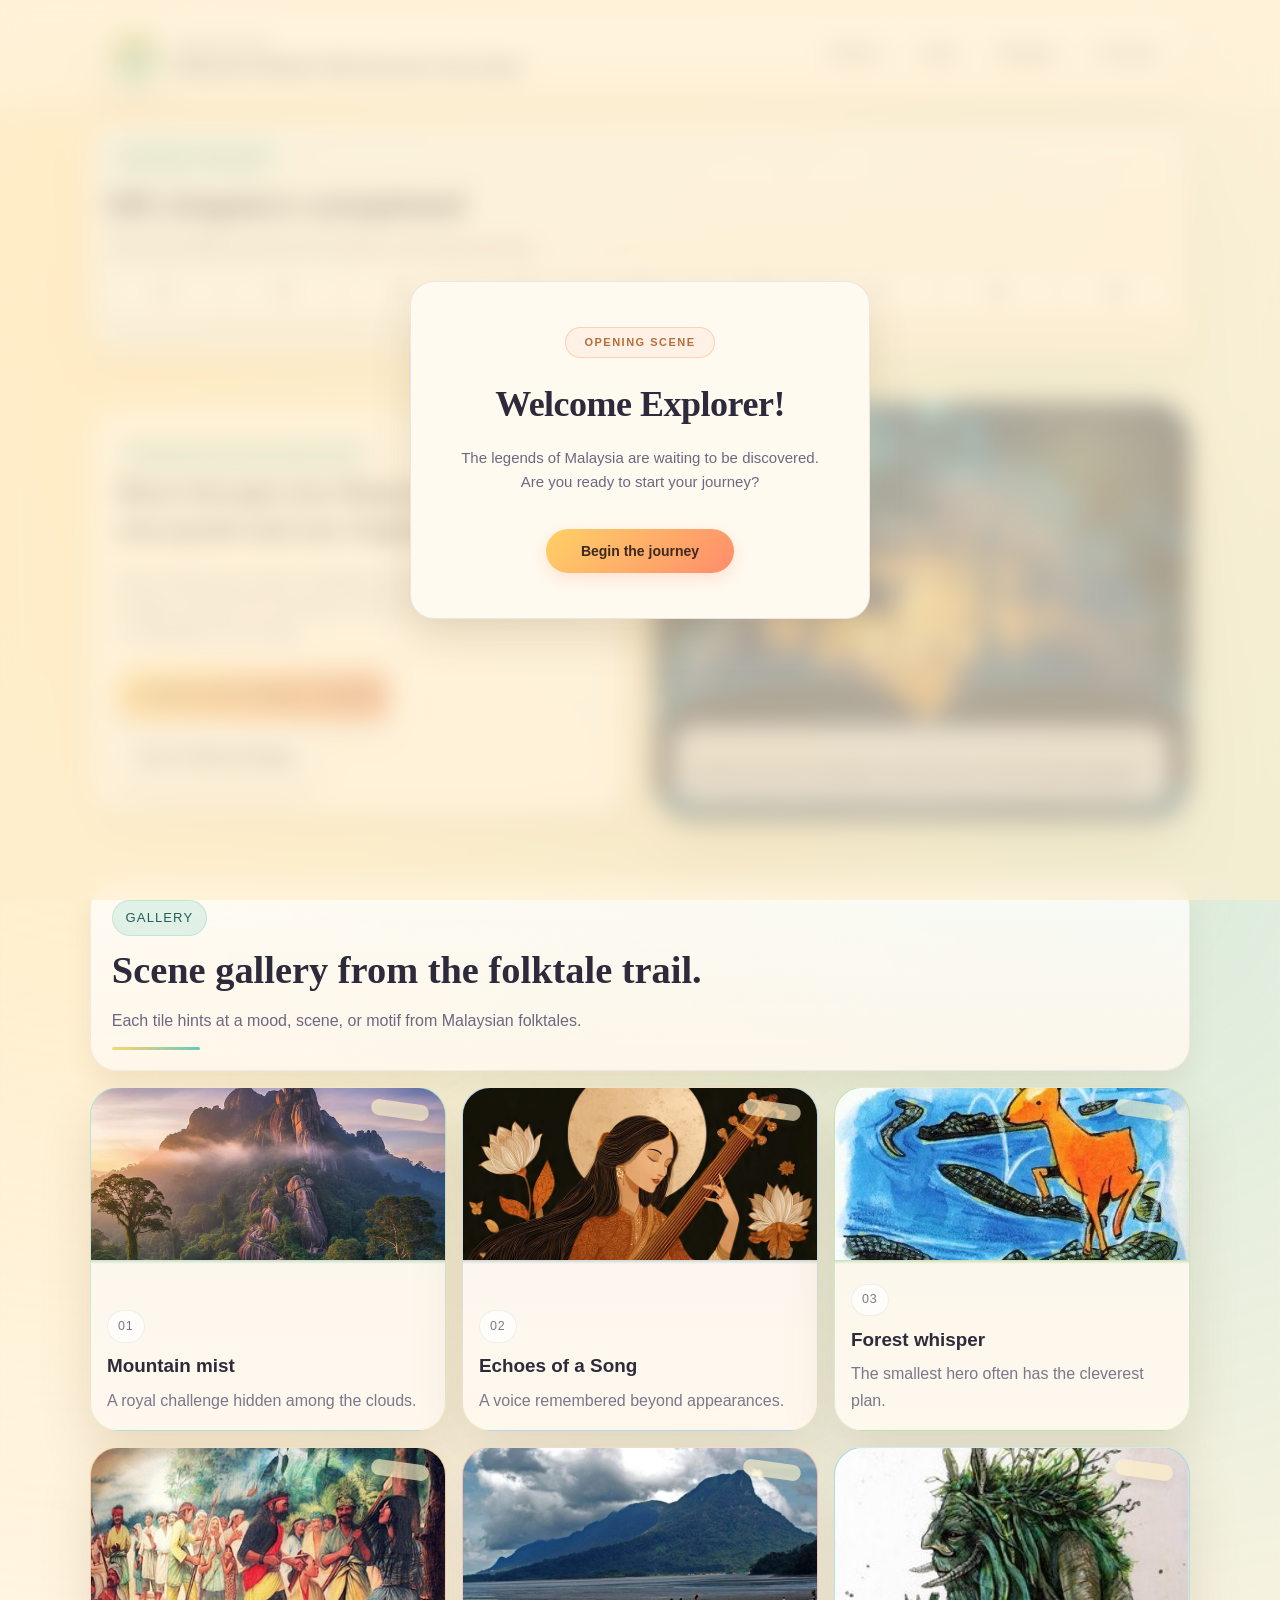
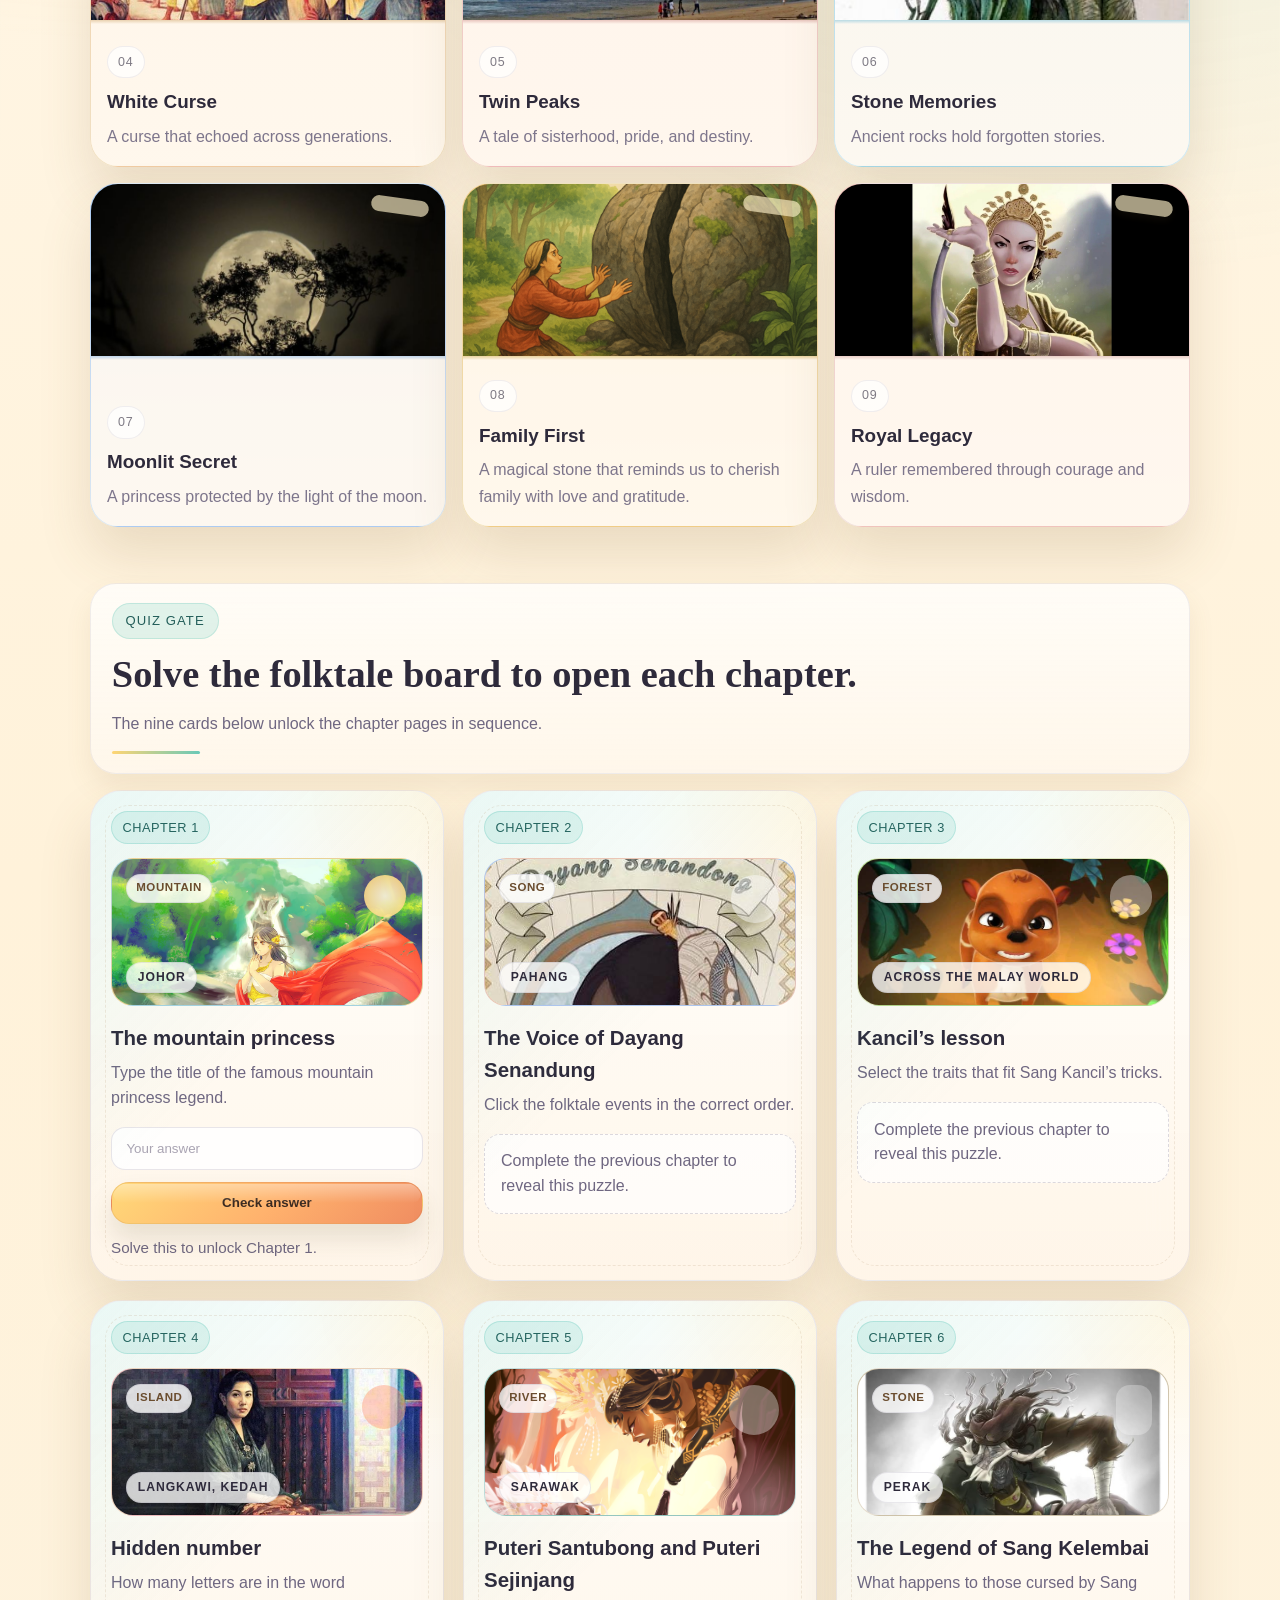
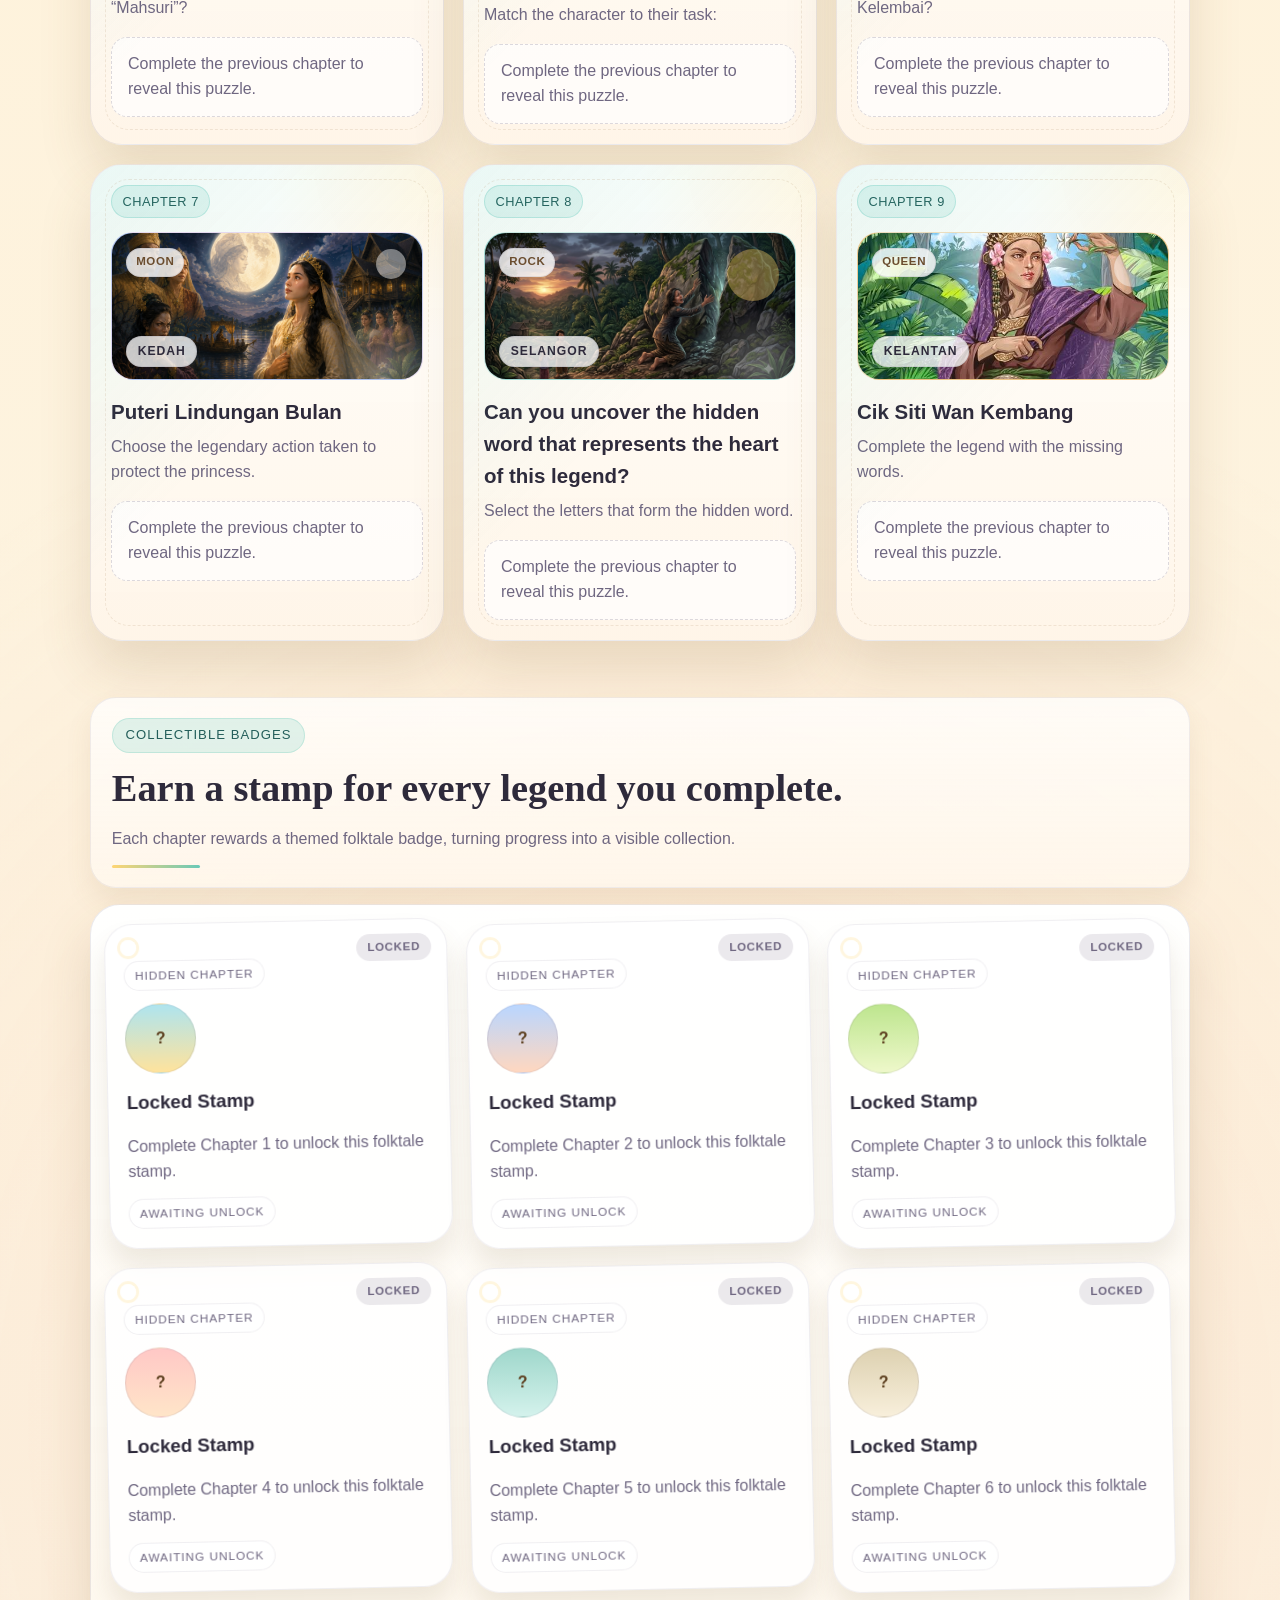
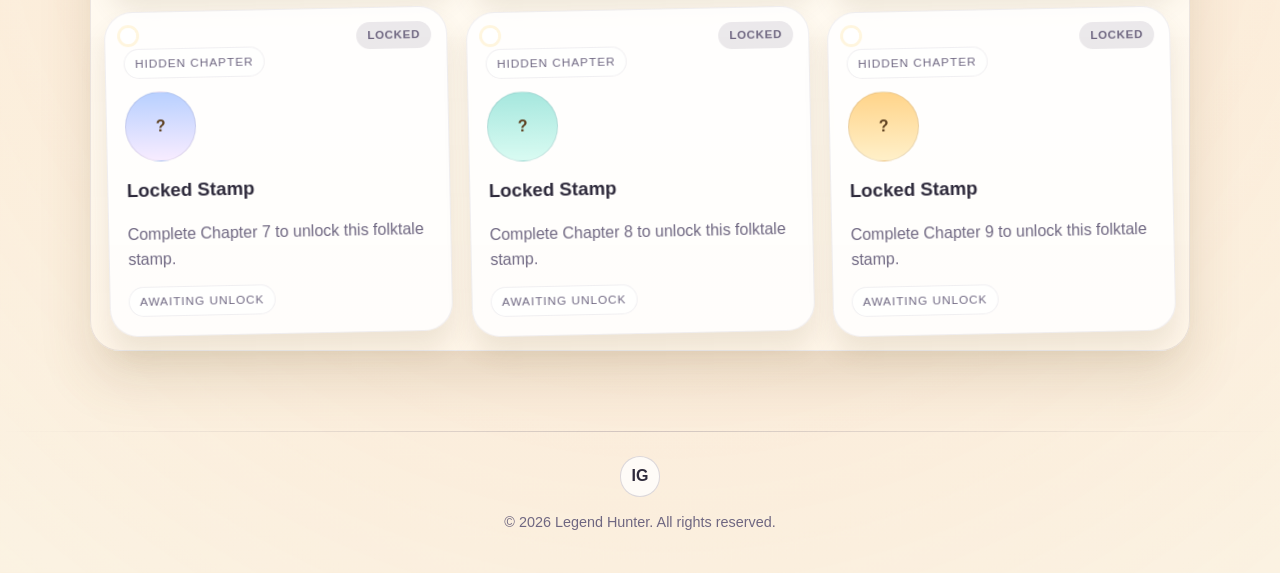
==== commit 6ea489e5: "Refactor code structure for improved readability and maintainability" ====
--- a/index.html
+++ b/index.html
@@ -104,13 +104,13 @@
 
 
       <section class="container quiz-section" id="quiz">
-        <div class="section-heading">
-          <div class="eyebrow">Quiz gate</div>
-          <h2>Unlock the tale through a 3x3 folktale grid.</h2>
-          <p>
-            The nine cards below unlock the chapter pages in sequence.
-          </p>
-        </div>
+        <div class="section-heading">
+          <div class="eyebrow">Quiz gate</div>
+          <h2>Solve the folktale board to open each chapter.</h2>
+          <p>
+            The nine cards below unlock the chapter pages in sequence.
+          </p>
+        </div>
 
         <div class="quiz-grid">
           <article class="quiz-card locked" data-chapter-card data-chapter="1" data-puzzle="text" data-answer="Puteri Gunung Ledang">
--- a/styles.css
+++ b/styles.css
@@ -6,34 +6,39 @@
   display: none !important;
 }
 
-:root {
-  --bg: #fff7e8;
-  --panel: rgba(255, 255, 255, 0.9);
-  --panel-2: rgba(255, 247, 232, 0.96);
-  --text: #2e2a3b;
-  --muted: #6f6781;
-  --accent: #2fb6a3;
-  --accent-2: #ffd166;
-  --success: #7bc96f;
-  --danger: #ea6d6d;
-  --border: rgba(64, 54, 88, 0.12);
-  --shadow: 0 18px 42px rgba(114, 90, 48, 0.12);
-  --display-font: "Georgia", "Times New Roman", serif;
-  --body-font: "Trebuchet MS", "Gill Sans", "Segoe UI", sans-serif;
-}
-
-html, body {
+:root {
+  --bg: #fff7e8;
+  --panel: rgba(255, 255, 255, 0.9);
+  --panel-2: rgba(255, 247, 232, 0.96);
+  --text: #2e2a3b;
+  --muted: #6f6781;
+  --accent: #2fb6a3;
+  --accent-2: #ffd166;
+  --ink-soft: #8e7864;
+  --paper: #fffaf1;
+  --paper-shadow: #f2e2c3;
+  --success: #7bc96f;
+  --danger: #ea6d6d;
+  --border: rgba(64, 54, 88, 0.12);
+  --shadow: 0 18px 42px rgba(114, 90, 48, 0.12);
+  --shadow-soft: 0 14px 26px rgba(137, 105, 62, 0.1);
+  --shadow-paper: 0 28px 52px rgba(123, 92, 52, 0.16);
+  --display-font: "Georgia", "Times New Roman", serif;
+  --body-font: "Trebuchet MS", "Gill Sans", "Segoe UI", sans-serif;
+}
+
+html, body {
   margin: 0;
   padding: 0;
   min-height: 100%;
   font-family: var(--body-font);
-  background:
-    radial-gradient(circle at 12% 8%, rgba(255, 209, 102, 0.34), transparent 24%),
-    radial-gradient(circle at 86% 16%, rgba(47, 182, 163, 0.18), transparent 22%),
-    radial-gradient(circle at 52% 86%, rgba(255, 140, 107, 0.14), transparent 24%),
-    linear-gradient(180deg, #fff9ee 0%, #fff2da 46%, #fdf7ea 100%);
-  color: var(--text);
-}
+  background:
+    radial-gradient(circle at 12% 8%, rgba(255, 209, 102, 0.34), transparent 24%),
+    radial-gradient(circle at 86% 16%, rgba(47, 182, 163, 0.18), transparent 22%),
+    radial-gradient(circle at 52% 86%, rgba(255, 140, 107, 0.14), transparent 24%),
+    linear-gradient(180deg, #fffaf1 0%, #fff2da 46%, #fbf4e4 100%);
+  color: var(--text);
+}
 
 body {
   line-height: 1.55;
@@ -45,19 +50,20 @@
   display: none !important;
 }
 
-body::before {
-  content: "";
-  position: fixed;
-  inset: 0;
-  pointer-events: none;
-  background:
-    linear-gradient(rgba(255, 255, 255, 0.32) 1px, transparent 1px),
-    linear-gradient(90deg, rgba(255, 255, 255, 0.32) 1px, transparent 1px);
-  background-size: 44px 44px;
-  mask-image: radial-gradient(circle at center, black 28%, transparent 82%);
-  opacity: 0.16;
-  z-index: -2;
-}
+body::before {
+  content: "";
+  position: fixed;
+  inset: 0;
+  pointer-events: none;
+  background:
+    radial-gradient(circle at 20px 20px, rgba(182, 146, 95, 0.08) 1.5px, transparent 2px),
+    linear-gradient(rgba(255, 255, 255, 0.22) 1px, transparent 1px),
+    linear-gradient(90deg, rgba(255, 255, 255, 0.22) 1px, transparent 1px);
+  background-size: 56px 56px, 44px 44px, 44px 44px;
+  mask-image: radial-gradient(circle at center, black 26%, transparent 84%);
+  opacity: 0.2;
+  z-index: -2;
+}
 
 body::after {
   content: "";
@@ -85,15 +91,15 @@
 .completion-banner {
   grid-column: 1 / -1;
   margin-top: 0.75rem;
-  padding: 1.15rem 1.2rem;
-  border-radius: 22px;
-  border: 1px solid rgba(123, 201, 111, 0.28);
-  background:
-    linear-gradient(135deg, rgba(123, 201, 111, 0.16), rgba(255, 209, 102, 0.12)),
-    rgba(255, 255, 255, 0.82);
-  box-shadow: var(--shadow);
-  backdrop-filter: blur(16px);
-}
+  padding: 1.15rem 1.2rem;
+  border-radius: 28px;
+  border: 1px solid rgba(123, 201, 111, 0.28);
+  background:
+    linear-gradient(135deg, rgba(123, 201, 111, 0.16), rgba(255, 209, 102, 0.12)),
+    linear-gradient(180deg, rgba(255, 255, 255, 0.96), rgba(255, 248, 237, 0.96));
+  box-shadow: var(--shadow-paper);
+  backdrop-filter: blur(16px);
+}
 
 .completion-banner h2 {
   margin: 0.55rem 0 0.35rem;
@@ -105,7 +111,7 @@
   color: var(--muted);
 }
 
-.badge {
+.badge {
   display: inline-flex;
   align-items: center;
   gap: 0.5rem;
@@ -113,12 +119,13 @@
   padding: 0.45rem 0.8rem;
   border: 1px solid var(--border);
   border-radius: 999px;
-  background: linear-gradient(135deg, rgba(47, 182, 163, 0.14), rgba(255, 209, 102, 0.16));
-  color: #245e5a;
-  font-size: 0.92rem;
-  letter-spacing: 0.02em;
-  box-shadow: 0 10px 30px rgba(0, 0, 0, 0.2);
-}
+  background: linear-gradient(135deg, rgba(47, 182, 163, 0.14), rgba(255, 209, 102, 0.16));
+  color: #245e5a;
+  font-size: 0.92rem;
+  letter-spacing: 0.08em;
+  text-transform: uppercase;
+  box-shadow: 0 12px 24px rgba(95, 76, 44, 0.12);
+}
 
 h1, h2, h3, p {
   margin-top: 0;
@@ -145,34 +152,47 @@
   margin-top: 1.25rem;
 }
 
-.btn {
+.btn {
   display: inline-flex;
   align-items: center;
   justify-content: center;
   gap: 0.5rem;
   border: 1px solid transparent;
   padding: 0.8rem 1rem;
-  border-radius: 16px;
-  font-weight: 700;
-  cursor: pointer;
-  transition: transform 0.16s ease, background 0.16s ease, border-color 0.16s ease, box-shadow 0.16s ease;
-  box-shadow: 0 14px 30px rgba(0, 0, 0, 0.18);
-}
-
-.btn:hover {
-  transform: translateY(-2px);
-}
-
-.btn-primary {
-  background: linear-gradient(135deg, #ffd166 0%, #ff9b6a 100%);
-  color: #3b2a20;
-}
-
-.btn-secondary {
-  background: rgba(255, 255, 255, 0.86);
-  color: var(--text);
-  border-color: var(--border);
-}
+  position: relative;
+  border-radius: 18px;
+  font-weight: 700;
+  cursor: pointer;
+  transition: transform 0.16s ease, background 0.16s ease, border-color 0.16s ease, box-shadow 0.16s ease;
+  box-shadow: 0 14px 24px rgba(95, 76, 44, 0.14);
+  overflow: hidden;
+}
+
+.btn::before {
+  content: "";
+  position: absolute;
+  inset: 1px 1px auto;
+  height: 48%;
+  border-radius: inherit;
+  background: linear-gradient(180deg, rgba(255, 255, 255, 0.35), transparent);
+  pointer-events: none;
+}
+
+.btn:hover {
+  transform: translateY(-3px);
+}
+
+.btn-primary {
+  background: linear-gradient(135deg, #ffd979 0%, #ffb26d 52%, #f08d61 100%);
+  color: #3b2a20;
+  border-color: rgba(182, 115, 56, 0.18);
+}
+
+.btn-secondary {
+  background: linear-gradient(180deg, rgba(255, 255, 255, 0.98), rgba(255, 249, 240, 0.92));
+  color: var(--text);
+  border-color: var(--border);
+}
 
 .muted {
   color: var(--muted);
@@ -281,9 +301,16 @@
   margin-top: 0.25rem;
 }
 
-.story {
-  padding: 2rem 0 4rem;
-}
+.story {
+  padding: 2rem 0 4rem;
+}
+
+body[data-page="story"] {
+  --chapter-accent: #2fb6a3;
+  --chapter-accent-soft: #e6f8f4;
+  --chapter-paper: #fffaf1;
+  --chapter-ink: #245e5a;
+}
 
 .story h1,
 .story h2,
@@ -294,45 +321,133 @@
   font-family: var(--display-font);
 }
 
-.story-shell {
-  background: linear-gradient(180deg, rgba(255, 255, 255, 0.94), rgba(255, 247, 233, 0.98));
-  border: 1px solid rgba(64, 54, 88, 0.1);
-  border-radius: 32px;
-  padding: 1.6rem;
-  box-shadow: var(--shadow);
-  backdrop-filter: blur(18px);
-}
-
-.story-gate {
-  background: linear-gradient(180deg, rgba(255, 255, 255, 0.94), rgba(255, 247, 233, 0.98));
-  border: 1px solid rgba(64, 54, 88, 0.1);
-  border-radius: 32px;
-  padding: 1.6rem;
-  box-shadow: var(--shadow);
-  backdrop-filter: blur(18px);
-}
-
-.story-hero {
-  display: grid;
-  gap: 0.8rem;
-  margin-bottom: 1.25rem;
-}
-
-.story-meta {
-  display: flex;
-  flex-wrap: wrap;
-  gap: 0.6rem;
-}
-
-.pill {
-  display: inline-flex;
-  padding: 0.45rem 0.75rem;
-  border-radius: 999px;
-  background: rgba(255, 255, 255, 0.84);
-  border: 1px solid var(--border);
-  color: var(--muted);
-  font-size: 0.92rem;
-}
+.story-shell {
+  position: relative;
+  background:
+    linear-gradient(180deg, rgba(255, 255, 255, 0.97), rgba(255, 247, 233, 0.98));
+  border: 1px solid rgba(64, 54, 88, 0.1);
+  border-radius: 34px;
+  padding: 1.6rem;
+  box-shadow: var(--shadow-paper);
+  backdrop-filter: blur(18px);
+}
+
+body.story-themed .story-shell {
+  background:
+    radial-gradient(circle at top right, color-mix(in srgb, var(--chapter-accent) 18%, transparent), transparent 28%),
+    linear-gradient(180deg, color-mix(in srgb, var(--chapter-paper) 86%, white), rgba(255, 250, 244, 0.98));
+}
+
+.story-gate {
+  background: linear-gradient(180deg, rgba(255, 255, 255, 0.97), rgba(255, 247, 233, 0.98));
+  border: 1px solid rgba(64, 54, 88, 0.1);
+  border-radius: 34px;
+  padding: 1.6rem;
+  box-shadow: var(--shadow-paper);
+  backdrop-filter: blur(18px);
+}
+
+.story-hero {
+  display: grid;
+  gap: 0.8rem;
+  margin-bottom: 1.25rem;
+}
+
+.story-hero h1 {
+  max-width: 13ch;
+}
+
+.story-hero .lead {
+  max-width: 60ch;
+  padding-left: 1rem;
+  border-left: 3px solid color-mix(in srgb, var(--chapter-accent) 55%, white);
+}
+
+.story-meta {
+  display: flex;
+  flex-wrap: wrap;
+  gap: 0.6rem;
+}
+
+.story-video-shell {
+  position: relative;
+  display: grid;
+  gap: 1rem;
+  margin-top: 0.6rem;
+  padding: 1.15rem;
+  border-radius: 28px;
+  border: 1px solid rgba(64, 54, 88, 0.1);
+  background:
+    radial-gradient(circle at top right, rgba(255, 209, 102, 0.22), transparent 24%),
+    radial-gradient(circle at bottom left, rgba(47, 182, 163, 0.18), transparent 24%),
+    linear-gradient(180deg, rgba(255, 255, 255, 0.96), rgba(255, 245, 230, 0.98));
+  box-shadow: 0 24px 48px rgba(114, 90, 48, 0.14);
+  overflow: hidden;
+}
+
+body.story-themed .story-video-shell {
+  background:
+    radial-gradient(circle at top right, color-mix(in srgb, var(--chapter-accent) 18%, transparent), transparent 24%),
+    radial-gradient(circle at bottom left, color-mix(in srgb, var(--chapter-accent) 12%, transparent), transparent 24%),
+    linear-gradient(180deg, rgba(255, 255, 255, 0.96), color-mix(in srgb, var(--chapter-paper) 82%, white));
+}
+
+.story-video-shell::before {
+  content: "";
+  position: absolute;
+  inset: 0;
+  background:
+    linear-gradient(135deg, rgba(255, 255, 255, 0.24), transparent 40%),
+    linear-gradient(180deg, rgba(255, 255, 255, 0.16), transparent 45%);
+  pointer-events: none;
+}
+
+.story-video-copy,
+.story-video-frame {
+  position: relative;
+  z-index: 1;
+}
+
+.story-video-copy h3 {
+  margin-bottom: 0.35rem;
+  font-size: clamp(1.1rem, 2vw, 1.45rem);
+}
+
+.story-video-copy p {
+  margin-bottom: 0;
+  color: var(--muted);
+}
+
+.story-video-kicker {
+  display: inline-flex;
+  margin-bottom: 0.5rem;
+  padding: 0.32rem 0.72rem;
+  border-radius: 999px;
+  background: rgba(46, 42, 59, 0.08);
+  border: 1px solid rgba(64, 54, 88, 0.08);
+  color: var(--chapter-ink);
+  font-size: 0.76rem;
+  font-weight: 700;
+  letter-spacing: 0.08em;
+  text-transform: uppercase;
+}
+
+.story-video-frame {
+  padding: 0.7rem;
+  border-radius: 24px;
+  background: linear-gradient(135deg, rgba(46, 42, 59, 0.92), rgba(86, 73, 117, 0.9));
+  box-shadow: inset 0 1px 0 rgba(255, 255, 255, 0.12), 0 16px 30px rgba(46, 42, 59, 0.18);
+}
+
+.pill {
+  display: inline-flex;
+  padding: 0.45rem 0.75rem;
+  border-radius: 999px;
+  background: color-mix(in srgb, var(--chapter-accent-soft) 82%, white);
+  border: 1px solid color-mix(in srgb, var(--chapter-accent) 18%, white);
+  color: var(--chapter-ink);
+  font-size: 0.92rem;
+}
 
 .story-grid {
   display: grid;
@@ -340,22 +455,56 @@
   gap: 1rem;
 }
 
-.story-box {
-  background: rgba(255, 255, 255, 0.84);
-  border: 1px solid var(--border);
-  border-radius: 26px;
-  padding: 1rem;
-}
-
-.story-box ul {
-  margin: 0.75rem 0 0;
-  padding-left: 1.2rem;
-  color: var(--muted);
-}
-
-.story-box li + li {
-  margin-top: 0.45rem;
-}
+.story-box {
+  position: relative;
+  background: linear-gradient(180deg, rgba(255, 255, 255, 0.92), color-mix(in srgb, var(--chapter-paper) 76%, white));
+  border: 1px solid color-mix(in srgb, var(--chapter-accent) 14%, white);
+  border-radius: 28px;
+  padding: 1.15rem;
+  box-shadow: 0 18px 28px rgba(106, 81, 47, 0.08);
+}
+
+.story-box::before {
+  content: "";
+  position: absolute;
+  inset: 14px;
+  border: 1px dashed color-mix(in srgb, var(--chapter-accent) 22%, white);
+  border-radius: 20px;
+  pointer-events: none;
+  opacity: 0.55;
+}
+
+.story-box ul {
+  margin: 0.75rem 0 0;
+  padding-left: 1.2rem;
+  color: var(--muted);
+}
+
+.story-box li + li {
+  margin-top: 0.45rem;
+}
+
+.story-note-copy {
+  display: grid;
+  gap: 0.8rem;
+  margin-top: 0.75rem;
+}
+
+.story-note-copy p {
+  margin: 0;
+  color: var(--muted);
+  line-height: 1.75;
+  font-size: 1.02rem;
+}
+
+.story-note-copy p:first-child::first-letter {
+  float: left;
+  margin: 0.1rem 0.55rem 0 0;
+  color: var(--chapter-ink);
+  font-family: var(--display-font);
+  font-size: 2.8rem;
+  line-height: 0.9;
+}
 
 .mini-nav {
   display: flex;
@@ -364,10 +513,11 @@
   margin-top: 1.25rem;
 }
 
-.nav-note {
-  margin-top: 0.8rem;
-  color: var(--muted);
-}
+.nav-note {
+  margin-top: 0.8rem;
+  color: var(--muted);
+  font-style: italic;
+}
 
 .footer-note {
   padding: 0 0 2rem;
@@ -375,22 +525,29 @@
   font-size: 0.92rem;
 }
 
-.site-header {
-  position: sticky;
-  top: 0;
-  z-index: 20;
-  padding: 0.8rem 0 0.65rem;
-  background: linear-gradient(180deg, rgba(255, 248, 235, 0.96), rgba(255, 248, 235, 0.74));
-  backdrop-filter: blur(18px);
-  border-bottom: 1px solid rgba(64, 54, 88, 0.08);
-}
-
-.header-bar {
-  display: flex;
-  align-items: center;
-  justify-content: space-between;
-  gap: 1.4rem;
-}
+.site-header {
+  position: sticky;
+  top: 0;
+  z-index: 20;
+  padding: 0.9rem 0 0.8rem;
+  background:
+    linear-gradient(180deg, rgba(255, 249, 239, 0.94), rgba(255, 249, 239, 0.68));
+  backdrop-filter: blur(18px);
+  border-bottom: 1px solid rgba(64, 54, 88, 0.08);
+}
+
+.header-bar {
+  display: flex;
+  align-items: center;
+  justify-content: space-between;
+  gap: 1.4rem;
+  padding: 0.75rem 1rem;
+  border-radius: 28px;
+  border: 1px solid rgba(116, 89, 55, 0.1);
+  background:
+    linear-gradient(180deg, rgba(255, 255, 255, 0.76), rgba(255, 248, 236, 0.9));
+  box-shadow: var(--shadow-soft);
+}
 
 .brand {
   display: flex;
@@ -404,25 +561,27 @@
   font-size: 0.9rem;
 }
 
-.brand h1 {
-  margin: 0.1rem 0 0;
-  font-size: 1.08rem;
-  letter-spacing: -0.02em;
-  max-width: 24rem;
-  line-height: 1.08;
-}
-
-.brand-mark {
-  display: grid;
-  place-items: center;
-  width: 3.35rem;
-  height: 3.35rem;
-  border-radius: 20px;
-  background: linear-gradient(135deg, #ffcf7d, #7ed8cf);
-  color: #3f2d2a;
-  font-weight: 800;
-  box-shadow: var(--shadow);
-}
+.brand h1 {
+  margin: 0.1rem 0 0;
+  font-size: 1.1rem;
+  letter-spacing: -0.03em;
+  max-width: 24rem;
+  line-height: 1.08;
+}
+
+.brand-mark {
+  display: grid;
+  place-items: center;
+  width: 3.35rem;
+  height: 3.35rem;
+  border-radius: 24px;
+  background:
+    linear-gradient(160deg, #ffe3a3, #8fddcf);
+  color: #3f2d2a;
+  font-weight: 800;
+  box-shadow: 0 18px 26px rgba(111, 85, 48, 0.16);
+  transform: rotate(-4deg);
+}
 
 .site-nav {
   display: flex;
@@ -431,40 +590,62 @@
   gap: 0.6rem;
 }
 
-.site-nav a {
-  padding: 0.6rem 0.86rem;
-  border-radius: 999px;
-  border: 1px solid transparent;
-  color: var(--muted);
-  font-weight: 700;
-}
-
-.site-nav a:hover {
-  color: var(--text);
-  border-color: var(--border);
-  background: rgba(255, 255, 255, 0.7);
-}
-
+.site-nav a {
+  padding: 0.62rem 0.92rem;
+  border-radius: 999px;
+  border: 1px solid rgba(64, 54, 88, 0.06);
+  color: var(--ink-soft);
+  font-weight: 700;
+  background: rgba(255, 255, 255, 0.3);
+}
+
+.site-nav a:hover {
+  color: var(--text);
+  border-color: rgba(64, 54, 88, 0.12);
+  background: rgba(255, 255, 255, 0.8);
+  box-shadow: 0 8px 18px rgba(100, 77, 43, 0.1);
+}
+
 .intro-section {
   display: grid;
   grid-template-columns: 1fr 1fr;
-  gap: 1.8rem;
-  align-items: center;
-  padding: 2.4rem 0 2.2rem;
-}
-
-.eyebrow {
+  gap: 1.8rem;
+  align-items: center;
+  padding: 2.4rem 0 2.2rem;
+  margin-top: 0.6rem;
+}
+
+.intro-copy {
+  position: relative;
+  padding: 1.8rem 1.7rem;
+  border-radius: 30px;
+  background:
+    linear-gradient(180deg, rgba(255, 255, 255, 0.72), rgba(255, 250, 242, 0.92));
+  border: 1px solid rgba(64, 54, 88, 0.08);
+  box-shadow: var(--shadow-soft);
+}
+
+.intro-copy::after {
+  content: "";
+  position: absolute;
+  inset: 14px;
+  border-radius: 24px;
+  border: 1px dashed rgba(177, 146, 104, 0.24);
+  pointer-events: none;
+}
+
+.eyebrow {
   display: inline-flex;
   width: fit-content;
-  padding: 0.38rem 0.72rem;
-  border-radius: 999px;
-  color: #245e5a;
-  background: rgba(47, 182, 163, 0.14);
-  border: 1px solid rgba(47, 182, 163, 0.18);
-  font-size: 0.82rem;
-  letter-spacing: 0.04em;
-  text-transform: uppercase;
-}
+  padding: 0.42rem 0.8rem;
+  border-radius: 999px;
+  color: #245e5a;
+  background: rgba(47, 182, 163, 0.14);
+  border: 1px solid rgba(47, 182, 163, 0.18);
+  font-size: 0.82rem;
+  letter-spacing: 0.08em;
+  text-transform: uppercase;
+}
 
 .intro-copy p {
   max-width: 60ch;
@@ -472,56 +653,87 @@
   font-size: 1.06rem;
 }
 
-.intro-art {
-  position: relative;
-  min-height: 420px;
-  border-radius: 34px;
-  overflow: hidden;
-  border: 1px solid rgba(64, 54, 88, 0.1);
-  background:
-    radial-gradient(circle at 50% 18%, rgba(255, 255, 255, 0.5), transparent 14%),
-    radial-gradient(circle at 50% 100%, rgba(123, 201, 111, 0.2), transparent 34%),
-    linear-gradient(180deg, rgba(153, 225, 255, 0.95), rgba(255, 240, 204, 0.95));
-  box-shadow: var(--shadow);
-}
-
-.intro-art::before,
-.intro-art::after {
-  content: "";
-  position: absolute;
-  inset: auto;
-  pointer-events: none;
-}
-
-.guide-mascot {
-  position: absolute;
-  top: 1.1rem;
-  left: 1.1rem;
-  z-index: 2;
-  width: 120px;
-  padding: 0.85rem 0.75rem 0.7rem;
-  border-radius: 24px;
-  background: rgba(255, 255, 255, 0.72);
-  border: 1px solid rgba(64, 54, 88, 0.1);
-  box-shadow: var(--shadow);
-  text-align: center;
-}
-
-.guide-mascot p {
-  margin: 0.55rem 0 0;
-  font-size: 0.78rem;
-  font-weight: 700;
-  color: #70544d;
-}
-
-.guide-face {
-  position: relative;
-  width: 52px;
-  height: 52px;
-  margin: 0 auto;
-  border-radius: 50%;
-  background: linear-gradient(180deg, #ffd9ba, #ffc69b);
-}
+.intro-art {
+  position: relative;
+  --hero-shift-x: 0px;
+  --hero-shift-y: 0px;
+  min-height: 420px;
+  border-radius: 40px;
+  overflow: hidden;
+  border: 1px solid rgba(64, 54, 88, 0.1);
+  background:
+    linear-gradient(180deg, rgba(28, 35, 46, 0.04), rgba(28, 35, 46, 0.24)),
+    radial-gradient(circle at 80% 16%, rgba(255, 220, 125, 0.26), transparent 20%),
+    linear-gradient(180deg, rgba(255, 251, 240, 0.08), rgba(255, 244, 218, 0.24)),
+    url("img/folktale.jpg") 58% 42% / cover no-repeat;
+  box-shadow: var(--shadow-paper);
+  transform: translate3d(var(--hero-shift-x), var(--hero-shift-y), 0);
+  transition: transform 260ms ease, box-shadow 260ms ease;
+  will-change: transform;
+}
+
+.intro-art::before,
+.intro-art::after {
+  content: "";
+  position: absolute;
+  pointer-events: none;
+}
+
+.intro-art::before {
+  inset: 0;
+  background:
+    radial-gradient(circle at 22% 18%, rgba(255, 255, 255, 0.22), transparent 20%),
+    linear-gradient(135deg, rgba(255, 255, 255, 0.18), transparent 42%);
+  opacity: 0.9;
+}
+
+.intro-art::after {
+  display: none;
+}
+
+.guide-mascot {
+  display: none;
+}
+
+.intro-art .art-moon,
+.intro-art .art-cloud,
+.intro-art .art-mountain,
+.intro-art .art-tree,
+.intro-art .art-water {
+  display: none;
+}
+
+.guide-mascot {
+  position: absolute;
+  top: 0.9rem;
+  left: 0.9rem;
+  z-index: 2;
+  width: 88px;
+  padding: 0.58rem 0.48rem 0.5rem;
+  border-radius: 20px;
+  background: rgba(255, 255, 255, 0.68);
+  border: 1px solid rgba(64, 54, 88, 0.1);
+  box-shadow: 0 14px 20px rgba(82, 64, 39, 0.12);
+  text-align: center;
+  backdrop-filter: blur(8px);
+}
+
+.guide-mascot p {
+  margin: 0.34rem 0 0;
+  font-size: 0.62rem;
+  line-height: 1.25;
+  font-weight: 700;
+  color: #70544d;
+}
+
+.guide-face {
+  position: relative;
+  width: 38px;
+  height: 38px;
+  margin: 0 auto;
+  border-radius: 50%;
+  background: linear-gradient(180deg, #ffd9ba, #ffc69b);
+}
 
 .guide-face::before,
 .guide-face::after {
@@ -538,19 +750,19 @@
   left: 14px;
 }
 
-.guide-face::after {
-  right: 14px;
-}
-
-.guide-book {
-  position: relative;
-  width: 54px;
-  height: 32px;
-  margin: 0.5rem auto 0;
-  border-radius: 10px;
-  background: linear-gradient(135deg, #ffd166, #ff9b6a);
-  box-shadow: 8px 0 0 rgba(47, 182, 163, 0.88);
-}
+.guide-face::after {
+  right: 14px;
+}
+
+.guide-book {
+  position: relative;
+  width: 38px;
+  height: 22px;
+  margin: 0.32rem auto 0;
+  border-radius: 9px;
+  background: linear-gradient(135deg, #ffd166, #ff9b6a);
+  box-shadow: 6px 0 0 rgba(47, 182, 163, 0.88);
+}
 
 .guide-book::before {
   content: "";
@@ -684,17 +896,20 @@
 .art-tree-a { left: 18%; }
 .art-tree-b { right: 18%; transform: scale(0.9); }
 
-.art-title {
-  position: absolute;
-  left: 1.2rem;
-  right: 1.2rem;
-  bottom: 1.1rem;
-  padding: 1rem;
-  border-radius: 20px;
-  background: rgba(255, 255, 255, 0.76);
-  border: 1px solid rgba(64, 54, 88, 0.1);
-  backdrop-filter: blur(10px);
-}
+.art-title {
+  position: absolute;
+  left: 1.2rem;
+  right: 1.2rem;
+  bottom: 1.1rem;
+  padding: 0.85rem 0.95rem;
+  border-radius: 20px;
+  background: rgba(255, 255, 255, 0.74);
+  border: 1px solid rgba(64, 54, 88, 0.1);
+  backdrop-filter: blur(10px);
+  box-shadow: 0 12px 20px rgba(69, 57, 38, 0.12);
+  transform: translate3d(calc(var(--hero-shift-x) * -0.35), calc(var(--hero-shift-y) * -0.35), 0);
+  transition: transform 260ms ease;
+}
 
 .art-title span {
   display: block;
@@ -705,18 +920,35 @@
   margin-bottom: 0.15rem;
 }
 
-.art-title strong {
-  font-size: 1.08rem;
-}
-
-.quiz-section,
-.gallery-section {
-  padding: 1.5rem 0 2rem;
-}
-
-.section-heading {
-  margin-bottom: 1rem;
-}
+.art-title strong {
+  font-size: 0.96rem;
+  line-height: 1.35;
+}
+
+.quiz-section,
+.gallery-section {
+  padding: 1.5rem 0 2rem;
+}
+
+.section-heading {
+  position: relative;
+  margin-bottom: 1rem;
+  padding: 1.2rem 1.3rem;
+  border-radius: 26px;
+  background: linear-gradient(180deg, rgba(255, 255, 255, 0.76), rgba(255, 247, 236, 0.9));
+  border: 1px solid rgba(64, 54, 88, 0.08);
+  box-shadow: var(--shadow-soft);
+}
+
+.section-heading::after {
+  content: "";
+  display: block;
+  width: 88px;
+  height: 3px;
+  margin-top: 0.85rem;
+  border-radius: 999px;
+  background: linear-gradient(90deg, rgba(255, 209, 102, 0.9), rgba(47, 182, 163, 0.72));
+}
 
 .section-heading h2 {
   font-size: clamp(1.5rem, 3vw, 2.6rem);
@@ -734,27 +966,36 @@
   gap: 1.2rem;
 }
 
-.quiz-card {
-  position: relative;
-  overflow: hidden;
-  padding: 1.25rem;
-  border-radius: 30px;
-  border: 1px solid rgba(64, 54, 88, 0.1);
-  background: linear-gradient(180deg, rgba(255, 255, 255, 0.92), rgba(255, 245, 232, 0.98));
-  box-shadow: var(--shadow);
-  backdrop-filter: blur(18px);
-  min-height: 25rem;
-  animation: floatIn 0.55s ease both;
-  animation-delay: calc(var(--stagger-order, 1) * 70ms);
-}
-
-.quiz-card.newly-unlocked {
-  animation: unlockPulse 1s ease;
-}
-
-.quiz-card.just-solved {
-  animation: solveFlash 0.8s ease;
-}
+.quiz-card {
+  position: relative;
+  overflow: hidden;
+  padding: 1.25rem;
+  border-radius: 32px;
+  border: 1px solid rgba(64, 54, 88, 0.1);
+  background:
+    linear-gradient(180deg, rgba(255, 255, 255, 0.96), rgba(255, 245, 232, 0.98));
+  box-shadow: var(--shadow-paper);
+  backdrop-filter: blur(18px);
+  min-height: 25rem;
+  animation: floatIn 0.55s ease both;
+  animation-delay: calc(var(--stagger-order, 1) * 70ms);
+}
+
+.quiz-card.newly-unlocked {
+  animation: unlockPulse 1s ease;
+}
+
+.quiz-card.just-solved {
+  animation: solveFlash 0.8s ease;
+}
+
+.quiz-card.newly-unlocked .chapter-thumb {
+  animation: thumbShimmer 1.1s ease;
+}
+
+.quiz-card.just-solved .card-kicker {
+  animation: stampBounce 0.7s ease;
+}
 
 .chapter-thumb {
   position: relative;
@@ -842,12 +1083,27 @@
   inset: 0;
 }
 
-.thumb-photo {
-  width: 100%;
-  height: 100%;
-  object-fit: cover;
-  display: block;
-}
+.thumb-photo {
+  width: 100%;
+  height: 100%;
+  object-fit: cover;
+  object-position: 50% 32%;
+  display: block;
+}
+
+.chapter-thumb.art-ledang .thumb-photo { object-position: 50% 28%; }
+.chapter-thumb.art-dayang .thumb-photo {
+  object-position: 50% 16%;
+  transform: scale(1.12);
+  transform-origin: 50% 18%;
+}
+.chapter-thumb.art-kancil .thumb-photo { object-position: 50% 40%; }
+.chapter-thumb.art-mahsuri .thumb-photo { object-position: 50% 28%; }
+.chapter-thumb.art-santubong .thumb-photo { object-position: 50% 26%; }
+.chapter-thumb.art-kelembai .thumb-photo { object-position: 50% 16%; }
+.chapter-thumb.art-bulan .thumb-photo { object-position: 50% 24%; }
+.chapter-thumb.art-batu-belah .thumb-photo { object-position: 60% 34%; }
+.chapter-thumb.art-kembang .thumb-photo { object-position: 50% 18%; }
 
 .thumb-scene > div {
   position: absolute;
@@ -1278,19 +1534,29 @@
   background: rgba(255, 255, 255, 0.42);
 }
 
-.quiz-card:hover {
-  transform: translateY(-2px);
-}
-
-.quiz-card::before {
-  content: "";
-  position: absolute;
-  inset: 0;
-  background:
-    linear-gradient(135deg, rgba(47, 182, 163, 0.1), transparent 50%),
-    radial-gradient(circle at top right, rgba(255, 209, 102, 0.14), transparent 30%);
-  pointer-events: none;
-}
+.quiz-card:hover {
+  transform: translateY(-6px) rotate(-0.4deg);
+  box-shadow: 0 34px 58px rgba(119, 90, 50, 0.18);
+}
+
+.quiz-card::before {
+  content: "";
+  position: absolute;
+  inset: 0;
+  background:
+    linear-gradient(135deg, rgba(47, 182, 163, 0.1), transparent 50%),
+    radial-gradient(circle at top right, rgba(255, 209, 102, 0.18), transparent 30%);
+  pointer-events: none;
+}
+
+.quiz-card::after {
+  content: "";
+  position: absolute;
+  inset: 14px;
+  border-radius: 24px;
+  border: 1px dashed rgba(177, 146, 104, 0.18);
+  pointer-events: none;
+}
 
 .quiz-card h3 {
   margin-bottom: 0.45rem;
@@ -1321,36 +1587,84 @@
   color: #ffe6a2;
 }
 
-.gallery-grid {
-  display: grid;
-  grid-template-columns: repeat(3, minmax(0, 1fr));
-  gap: 1rem;
-}
-
-.gallery-card {
-  position: relative;
-  min-height: 168px;
-  padding: 1rem;
-  border-radius: 22px;
-  overflow: hidden;
-  box-shadow: var(--shadow);
-  border: 1px solid rgba(64, 54, 88, 0.08);
-  display: flex;
-  flex-direction: column;
-  justify-content: flex-end;
-  background: linear-gradient(180deg, rgba(255, 255, 255, 0.92), rgba(255, 243, 226, 0.96));
-  animation: floatIn 0.55s ease both;
-}
-
-.gallery-card::before {
-  content: "";
-  position: absolute;
-  inset: 0;
-  background:
-    radial-gradient(circle at 20% 20%, rgba(255, 255, 255, 0.22), transparent 18%),
-    radial-gradient(circle at 80% 10%, rgba(255, 255, 255, 0.12), transparent 20%);
-  pointer-events: none;
-}
+.gallery-grid {
+  display: grid;
+  grid-template-columns: repeat(3, minmax(0, 1fr));
+  gap: 1rem;
+  align-items: stretch;
+}
+
+.gallery-card {
+  position: relative;
+  min-height: 320px;
+  height: 100%;
+  padding: 12.25rem 1rem 1rem;
+  border-radius: 28px;
+  overflow: hidden;
+  box-shadow: var(--shadow-paper);
+  border: 1px solid rgba(64, 54, 88, 0.08);
+  display: flex;
+  flex-direction: column;
+  justify-content: flex-end;
+  background: linear-gradient(180deg, rgba(255, 255, 255, 0.94), rgba(255, 243, 226, 0.98));
+  animation: floatIn 0.55s ease both;
+  transform: rotate(-0.9deg);
+  transition: transform 220ms ease, box-shadow 220ms ease;
+}
+
+.gallery-card:nth-child(even) {
+  transform: rotate(0.9deg);
+}
+
+.gallery-card:hover {
+  transform: translateY(-8px) rotate(0deg);
+  box-shadow: 0 30px 46px rgba(104, 77, 42, 0.2);
+}
+
+.gallery-card img {
+  position: absolute;
+  inset: 0 0 auto 0;
+  width: 100%;
+  height: 10.75rem;
+  object-fit: cover;
+  object-position: 50% 32%;
+  display: block;
+}
+
+.scene-1 img { object-position: 50% 28%; }
+.scene-2 img { object-position: 54% 13%; }
+.scene-3 img { object-position: 52% 34%; }
+.scene-4 img { object-position: 50% 24%; }
+.scene-5 img { object-position: 50% 34%; }
+.scene-6 img { object-position: 50% 12%; }
+.scene-7 img { object-position: 50% 24%; }
+.scene-8 img { object-position: 56% 42%; }
+.scene-9 img { object-position: 50% 10%; }
+
+.gallery-card::before {
+  content: "";
+  position: absolute;
+  inset: 0;
+  background:
+    linear-gradient(180deg, rgba(36, 31, 48, 0.02) 0, rgba(36, 31, 48, 0.1) 10.75rem, rgba(255, 248, 239, 0.92) 11rem),
+    radial-gradient(circle at 20% 20%, rgba(255, 255, 255, 0.22), transparent 18%),
+    radial-gradient(circle at 80% 10%, rgba(255, 255, 255, 0.12), transparent 20%);
+  pointer-events: none;
+}
+
+.gallery-card::after {
+  content: "";
+  position: absolute;
+  top: 0.85rem;
+  right: 1rem;
+  width: 3.6rem;
+  height: 1rem;
+  border-radius: 999px;
+  background: rgba(255, 243, 202, 0.72);
+  box-shadow: 0 4px 10px rgba(123, 98, 56, 0.12);
+  transform: rotate(8deg);
+  opacity: 0.9;
+}
 
 .gallery-card span,
 .gallery-card strong,
@@ -1360,22 +1674,29 @@
   margin: 0;
 }
 
-.gallery-card span {
-  display: inline-flex;
-  width: fit-content;
-  margin-bottom: 0.35rem;
-  font-size: 0.78rem;
-  letter-spacing: 0.08em;
-  color: rgba(46, 42, 59, 0.62);
-}
-
-.gallery-card strong {
-  font-size: 1.05rem;
-}
-
-.gallery-card p {
-  color: rgba(111, 103, 129, 0.9);
-}
+.gallery-card span {
+  display: inline-flex;
+  width: fit-content;
+  margin-bottom: 0.55rem;
+  padding: 0.34rem 0.62rem;
+  border-radius: 999px;
+  background: rgba(255, 255, 255, 0.72);
+  border: 1px solid rgba(64, 54, 88, 0.08);
+  font-size: 0.78rem;
+  letter-spacing: 0.08em;
+  color: rgba(46, 42, 59, 0.62);
+}
+
+.gallery-card strong {
+  display: block;
+  font-size: 1.18rem;
+  margin-bottom: 0.45rem;
+}
+
+.gallery-card p {
+  color: rgba(111, 103, 129, 0.9);
+  line-height: 1.65;
+}
 
 .scene-1 { background: linear-gradient(180deg, #b8f0de, #fff6d7); }
 .scene-2 { background: linear-gradient(180deg, #bee4ff, #fff0d0); }
@@ -1390,16 +1711,16 @@
   padding: 1rem 0 2.5rem;
 }
 
-.progress-shell {
-  margin: 1rem 0 0;
-  padding: 1rem 1.1rem;
-  border: 1px solid rgba(64, 54, 88, 0.1);
-  border-radius: 22px;
-  background:
-    linear-gradient(135deg, rgba(90, 200, 250, 0.08), rgba(255, 209, 102, 0.08)),
-    rgba(255, 255, 255, 0.78);
-  box-shadow: var(--shadow);
-}
+.progress-shell {
+  margin: 1rem 0 0;
+  padding: 1rem 1.1rem;
+  border: 1px solid rgba(64, 54, 88, 0.1);
+  border-radius: 26px;
+  background:
+    linear-gradient(135deg, rgba(90, 200, 250, 0.08), rgba(255, 209, 102, 0.08)),
+    linear-gradient(180deg, rgba(255, 255, 255, 0.88), rgba(255, 248, 238, 0.92));
+  box-shadow: var(--shadow-soft);
+}
 
 .progress-shell.compact {
   padding: 0.8rem 1rem;
@@ -1487,32 +1808,17 @@
   background: linear-gradient(90deg, #7bc96f, #ffd166, #ff8c6b);
 }
 
-.sound-toggle {
-  position: fixed;
-  right: 1rem;
-  bottom: 1rem;
-  z-index: 50;
-  border: 1px solid rgba(64, 54, 88, 0.12);
-  border-radius: 999px;
-  padding: 0.78rem 1rem;
-  background: rgba(255, 255, 255, 0.88);
-  color: var(--text);
-  box-shadow: var(--shadow);
-  backdrop-filter: blur(14px);
-  cursor: pointer;
-}
-
-.story-cover {
-  position: relative;
-  min-height: 180px;
-  border-radius: 24px;
-  overflow: hidden;
-  margin-top: 0.35rem;
-  border: 1px solid rgba(64, 54, 88, 0.1);
-  background:
-    radial-gradient(circle at 75% 25%, rgba(255, 209, 102, 0.32), transparent 22%),
-    linear-gradient(180deg, rgba(129, 219, 202, 0.92), rgba(255, 226, 163, 0.95));
-}
+.story-cover {
+  position: relative;
+  min-height: 180px;
+  border-radius: 28px;
+  overflow: hidden;
+  margin-top: 0.35rem;
+  border: 1px solid color-mix(in srgb, var(--chapter-accent) 18%, white);
+  background:
+    radial-gradient(circle at 75% 25%, color-mix(in srgb, var(--chapter-accent) 28%, rgba(255, 209, 102, 0.32)), transparent 22%),
+    linear-gradient(180deg, color-mix(in srgb, var(--chapter-accent) 56%, white), color-mix(in srgb, var(--chapter-paper) 85%, rgba(255, 226, 163, 0.95)));
+}
 
 .story-cover-copy {
   position: absolute;
@@ -1534,13 +1840,14 @@
   text-transform: uppercase;
 }
 
-.chapter-stamp {
-  margin-top: 1rem;
-  padding: 0.95rem 1rem;
-  border-radius: 18px;
-  border: 1px solid rgba(64, 54, 88, 0.1);
-  background: rgba(255, 255, 255, 0.82);
-}
+.chapter-stamp {
+  margin-top: 1rem;
+  padding: 1rem 1.05rem;
+  border-radius: 22px;
+  border: 1px solid color-mix(in srgb, var(--chapter-accent) 20%, white);
+  background: linear-gradient(135deg, color-mix(in srgb, var(--chapter-accent-soft) 90%, white), rgba(255, 244, 216, 0.86));
+  box-shadow: 0 14px 24px rgba(106, 81, 47, 0.08);
+}
 
 .chapter-stamp span {
   display: block;
@@ -1555,37 +1862,55 @@
   padding: 1.5rem 0 2rem;
 }
 
-.badge-grid,
-.final-shell {
-  border-radius: 24px;
-  border: 1px solid rgba(64, 54, 88, 0.1);
-  background: linear-gradient(180deg, rgba(255, 255, 255, 0.92), rgba(255, 246, 233, 0.98));
-  box-shadow: var(--shadow);
-  backdrop-filter: blur(18px);
-}
+.badge-grid,
+.final-shell {
+  border-radius: 30px;
+  border: 1px solid rgba(64, 54, 88, 0.1);
+  background: linear-gradient(180deg, rgba(255, 255, 255, 0.96), rgba(255, 246, 233, 0.98));
+  box-shadow: var(--shadow-paper);
+  backdrop-filter: blur(18px);
+}
+
+.final-shell {
+  position: relative;
+  overflow: hidden;
+  background:
+    radial-gradient(circle at top right, rgba(255, 219, 130, 0.18), transparent 22%),
+    linear-gradient(180deg, rgba(255, 255, 255, 0.97), rgba(255, 246, 233, 0.99));
+}
+
+.final-shell::before {
+  content: "";
+  position: absolute;
+  inset: 18px;
+  border-radius: 24px;
+  border: 1px dashed rgba(194, 156, 88, 0.24);
+  pointer-events: none;
+}
 
 .badge-card p {
   margin: 0.2rem 0 0;
   color: var(--muted);
 }
 
-.badge-grid {
-  display: grid;
-  grid-template-columns: repeat(3, minmax(0, 1fr));
-  gap: 1.2rem;
-  padding: 1rem;
-}
-
-.badge-card {
-  position: relative;
-  padding: 1.15rem;
-  border-radius: 26px;
-  border: 1px solid rgba(64, 54, 88, 0.08);
-  background: rgba(255, 255, 255, 0.74);
-  box-shadow: 0 12px 22px rgba(114, 90, 48, 0.1);
-  transform: rotate(-1.2deg);
-  animation: stickerPop 0.45s ease both;
-}
+.badge-grid {
+  display: grid;
+  grid-template-columns: repeat(3, minmax(0, 1fr));
+  gap: 1.2rem;
+  padding: 1rem;
+  align-items: stretch;
+}
+
+.badge-card {
+  position: relative;
+  padding: 1.15rem;
+  border-radius: 28px;
+  border: 1px solid rgba(64, 54, 88, 0.08);
+  background: rgba(255, 255, 255, 0.84);
+  box-shadow: 0 18px 26px rgba(114, 90, 48, 0.12);
+  transform: rotate(-1.2deg);
+  animation: stickerPop 0.45s ease both;
+}
 
 .badge-card.earned {
   background: linear-gradient(180deg, rgba(255, 209, 102, 0.18), rgba(255, 255, 255, 0.74));
@@ -1595,14 +1920,14 @@
   transform: rotate(1.2deg);
 }
 
-.badge-card.earned::after {
-  content: "Earned";
-  position: absolute;
-  left: -0.35rem;
-  top: 1rem;
-  padding: 0.28rem 0.7rem;
-  border-radius: 999px;
-  background: linear-gradient(135deg, #ff8c6b, #ffd166);
+.badge-card.earned::after {
+  content: "Earned";
+  position: absolute;
+  right: 0.9rem;
+  top: 0.9rem;
+  padding: 0.28rem 0.7rem;
+  border-radius: 999px;
+  background: linear-gradient(135deg, #ff8c6b, #ffd166);
   color: #4a3422;
   font-size: 0.72rem;
   font-weight: 800;
@@ -1611,14 +1936,14 @@
   box-shadow: 0 8px 16px rgba(255, 140, 107, 0.18);
 }
 
-.badge-card.locked-badge::after {
-  content: "Locked";
-  position: absolute;
-  left: -0.35rem;
-  top: 1rem;
-  padding: 0.28rem 0.7rem;
-  border-radius: 999px;
-  background: rgba(111, 103, 129, 0.14);
+.badge-card.locked-badge::after {
+  content: "Locked";
+  position: absolute;
+  right: 0.9rem;
+  top: 0.9rem;
+  padding: 0.28rem 0.7rem;
+  border-radius: 999px;
+  background: rgba(111, 103, 129, 0.14);
   color: #6f6781;
   font-size: 0.72rem;
   font-weight: 800;
@@ -1626,17 +1951,42 @@
   text-transform: uppercase;
 }
 
-.badge-card::before {
-  content: "";
-  position: absolute;
-  top: 0.8rem;
-  right: 0.9rem;
-  width: 1rem;
-  height: 1rem;
-  border-radius: 50%;
-  background: rgba(255, 255, 255, 0.85);
-  box-shadow: 0 0 0 3px rgba(255, 209, 102, 0.2);
-}
+.badge-card::before {
+  content: "";
+  position: absolute;
+  top: 0.95rem;
+  left: 0.95rem;
+  width: 1rem;
+  height: 1rem;
+  border-radius: 50%;
+  background: rgba(255, 255, 255, 0.85);
+  box-shadow: 0 0 0 3px rgba(255, 209, 102, 0.2);
+}
+
+.badge-card-number,
+.badge-card-footer {
+  position: relative;
+  z-index: 1;
+  display: inline-flex;
+  width: fit-content;
+  padding: 0.3rem 0.62rem;
+  border-radius: 999px;
+  border: 1px solid rgba(64, 54, 88, 0.08);
+  background: rgba(255, 255, 255, 0.7);
+  color: var(--muted);
+  font-size: 0.74rem;
+  letter-spacing: 0.08em;
+  text-transform: uppercase;
+}
+
+.badge-card-number {
+  margin-bottom: 0.8rem;
+  margin-top: 1.1rem;
+}
+
+.badge-card-footer {
+  margin-top: 0.9rem;
+}
 
 .badge-orb {
   display: grid;
@@ -1655,9 +2005,9 @@
   opacity: 0.72;
 }
 
-.final-shell {
-  padding: 1.4rem;
-}
+.final-shell {
+  padding: 1.4rem;
+}
 
 .final-grid {
   display: grid;
@@ -1666,18 +2016,22 @@
   align-items: start;
 }
 
-.final-hero {
-  position: relative;
-  min-height: 260px;
-  padding: 1.6rem;
-  border-radius: 24px;
-  overflow: hidden;
-  border: 1px solid rgba(64, 54, 88, 0.1);
-  background:
-    radial-gradient(circle at 70% 22%, rgba(255, 209, 102, 0.36), transparent 18%),
-    radial-gradient(circle at 20% 20%, rgba(90, 200, 250, 0.22), transparent 24%),
-    linear-gradient(180deg, rgba(255, 222, 174, 0.96), rgba(175, 233, 225, 0.96));
-}
+.final-hero {
+  position: relative;
+  min-height: 260px;
+  padding: 1.6rem;
+  border-radius: 30px;
+  overflow: hidden;
+  border: 1px solid rgba(64, 54, 88, 0.1);
+  background:
+    radial-gradient(circle at 70% 22%, rgba(255, 209, 102, 0.36), transparent 18%),
+    radial-gradient(circle at 20% 20%, rgba(90, 200, 250, 0.22), transparent 24%),
+    linear-gradient(180deg, rgba(255, 222, 174, 0.96), rgba(175, 233, 225, 0.96));
+}
+
+.final-hero h1 {
+  max-width: 10ch;
+}
 
 .final-hero::after {
   content: "";
@@ -1689,16 +2043,67 @@
   background: radial-gradient(circle, rgba(114, 224, 180, 0.2), transparent 60%);
 }
 
-.final-summary {
-  color: var(--muted);
-}
-
-.final-actions {
-  display: flex;
-  flex-wrap: wrap;
-  gap: 0.75rem;
-  margin-top: 1.2rem;
-}
+.final-summary {
+  color: var(--muted);
+  max-width: 58ch;
+}
+
+.final-actions {
+  display: flex;
+  flex-wrap: wrap;
+  gap: 0.75rem;
+  margin-top: 1.2rem;
+}
+
+.final-hero-stats {
+  display: grid;
+  grid-template-columns: repeat(3, minmax(0, 1fr));
+  gap: 0.85rem;
+  margin: 1rem 0 0.8rem;
+}
+
+.final-stat {
+  padding: 0.85rem 0.9rem;
+  border-radius: 18px;
+  background: rgba(255, 255, 255, 0.7);
+  border: 1px solid rgba(64, 54, 88, 0.08);
+  box-shadow: 0 12px 20px rgba(105, 80, 46, 0.08);
+}
+
+.final-stat strong,
+.final-stat span {
+  display: block;
+}
+
+.final-stat strong {
+  font-size: 1.45rem;
+  line-height: 1;
+  margin-bottom: 0.3rem;
+}
+
+.final-stat span {
+  color: var(--muted);
+  font-size: 0.82rem;
+  letter-spacing: 0.05em;
+  text-transform: uppercase;
+}
+
+.final-collection {
+  position: relative;
+}
+
+.final-collection::after {
+  content: "";
+  position: absolute;
+  left: 1rem;
+  right: 1rem;
+  bottom: 0.85rem;
+  height: 16px;
+  border-radius: 999px;
+  background: linear-gradient(180deg, rgba(180, 143, 84, 0.18), rgba(180, 143, 84, 0.05));
+  filter: blur(8px);
+  pointer-events: none;
+}
 
 .art-ledang { background-image: linear-gradient(180deg, #aee4ef, #ffe39c); }
 .art-dayang { background-image: linear-gradient(180deg, #b9d6ff, #ffd7bf); }
@@ -1710,27 +2115,39 @@
 .art-batu-belah { background-image: linear-gradient(180deg, #a6e7de, #d9fbf2); }
 .art-kembang { background-image: linear-gradient(180deg, #ffd48a, #fff0c9); }
 
-@keyframes unlockPulse {
-  0% { transform: scale(0.98); box-shadow: 0 0 0 rgba(114, 224, 180, 0); }
-  45% { transform: scale(1.01); box-shadow: 0 0 0 10px rgba(114, 224, 180, 0.12); }
-  100% { transform: scale(1); box-shadow: var(--shadow); }
-}
-
-@keyframes solveFlash {
-  0% { box-shadow: 0 0 0 rgba(255, 209, 102, 0); }
-  50% { box-shadow: 0 0 0 12px rgba(255, 209, 102, 0.14); }
-  100% { box-shadow: var(--shadow); }
-}
+@keyframes unlockPulse {
+  0% { transform: scale(0.98) rotate(-0.2deg); box-shadow: 0 0 0 rgba(114, 224, 180, 0); }
+  45% { transform: scale(1.02) rotate(0.2deg); box-shadow: 0 0 0 12px rgba(114, 224, 180, 0.12); }
+  100% { transform: scale(1); box-shadow: var(--shadow-paper); }
+}
+
+@keyframes solveFlash {
+  0% { box-shadow: 0 0 0 rgba(255, 209, 102, 0); transform: scale(1); }
+  50% { box-shadow: 0 0 0 14px rgba(255, 209, 102, 0.14); transform: scale(1.02); }
+  100% { box-shadow: var(--shadow-paper); transform: scale(1); }
+}
 
 @keyframes floatIn {
   0% { opacity: 0; transform: translateY(18px) scale(0.98); }
   100% { opacity: 1; transform: translateY(0) scale(1); }
 }
 
-@keyframes stickerPop {
-  0% { opacity: 0; transform: scale(0.92) rotate(0deg); }
-  100% { opacity: 1; transform: scale(1) rotate(-1.2deg); }
-}
+@keyframes stickerPop {
+  0% { opacity: 0; transform: scale(0.92) rotate(0deg); }
+  100% { opacity: 1; transform: scale(1) rotate(-1.2deg); }
+}
+
+@keyframes stampBounce {
+  0% { transform: scale(0.92) rotate(-6deg); }
+  55% { transform: scale(1.08) rotate(3deg); }
+  100% { transform: scale(1) rotate(0deg); }
+}
+
+@keyframes thumbShimmer {
+  0% { filter: saturate(1) brightness(1); }
+  50% { filter: saturate(1.15) brightness(1.08); }
+  100% { filter: saturate(1) brightness(1); }
+}
 
 .footer-divider {
   height: 1px;
@@ -1823,10 +2240,14 @@
     min-height: auto;
   }
 
-  .progress-dots,
-  .final-grid {
-    grid-template-columns: 1fr;
-  }
+  .progress-dots,
+  .final-grid {
+    grid-template-columns: 1fr;
+  }
+
+  .final-hero-stats {
+    grid-template-columns: 1fr;
+  }
 
   .progress-dots {
     grid-template-columns: repeat(3, minmax(0, 1fr));
@@ -2060,9 +2481,11 @@
 }
 
 .story-hero iframe {
-  width: min(100%, 560px);
+  width: 100%;
   aspect-ratio: 16 / 9;
   height: auto;
   border: 0;
   border-radius: 20px;
-}
+  display: block;
+  background: #000;
+}
